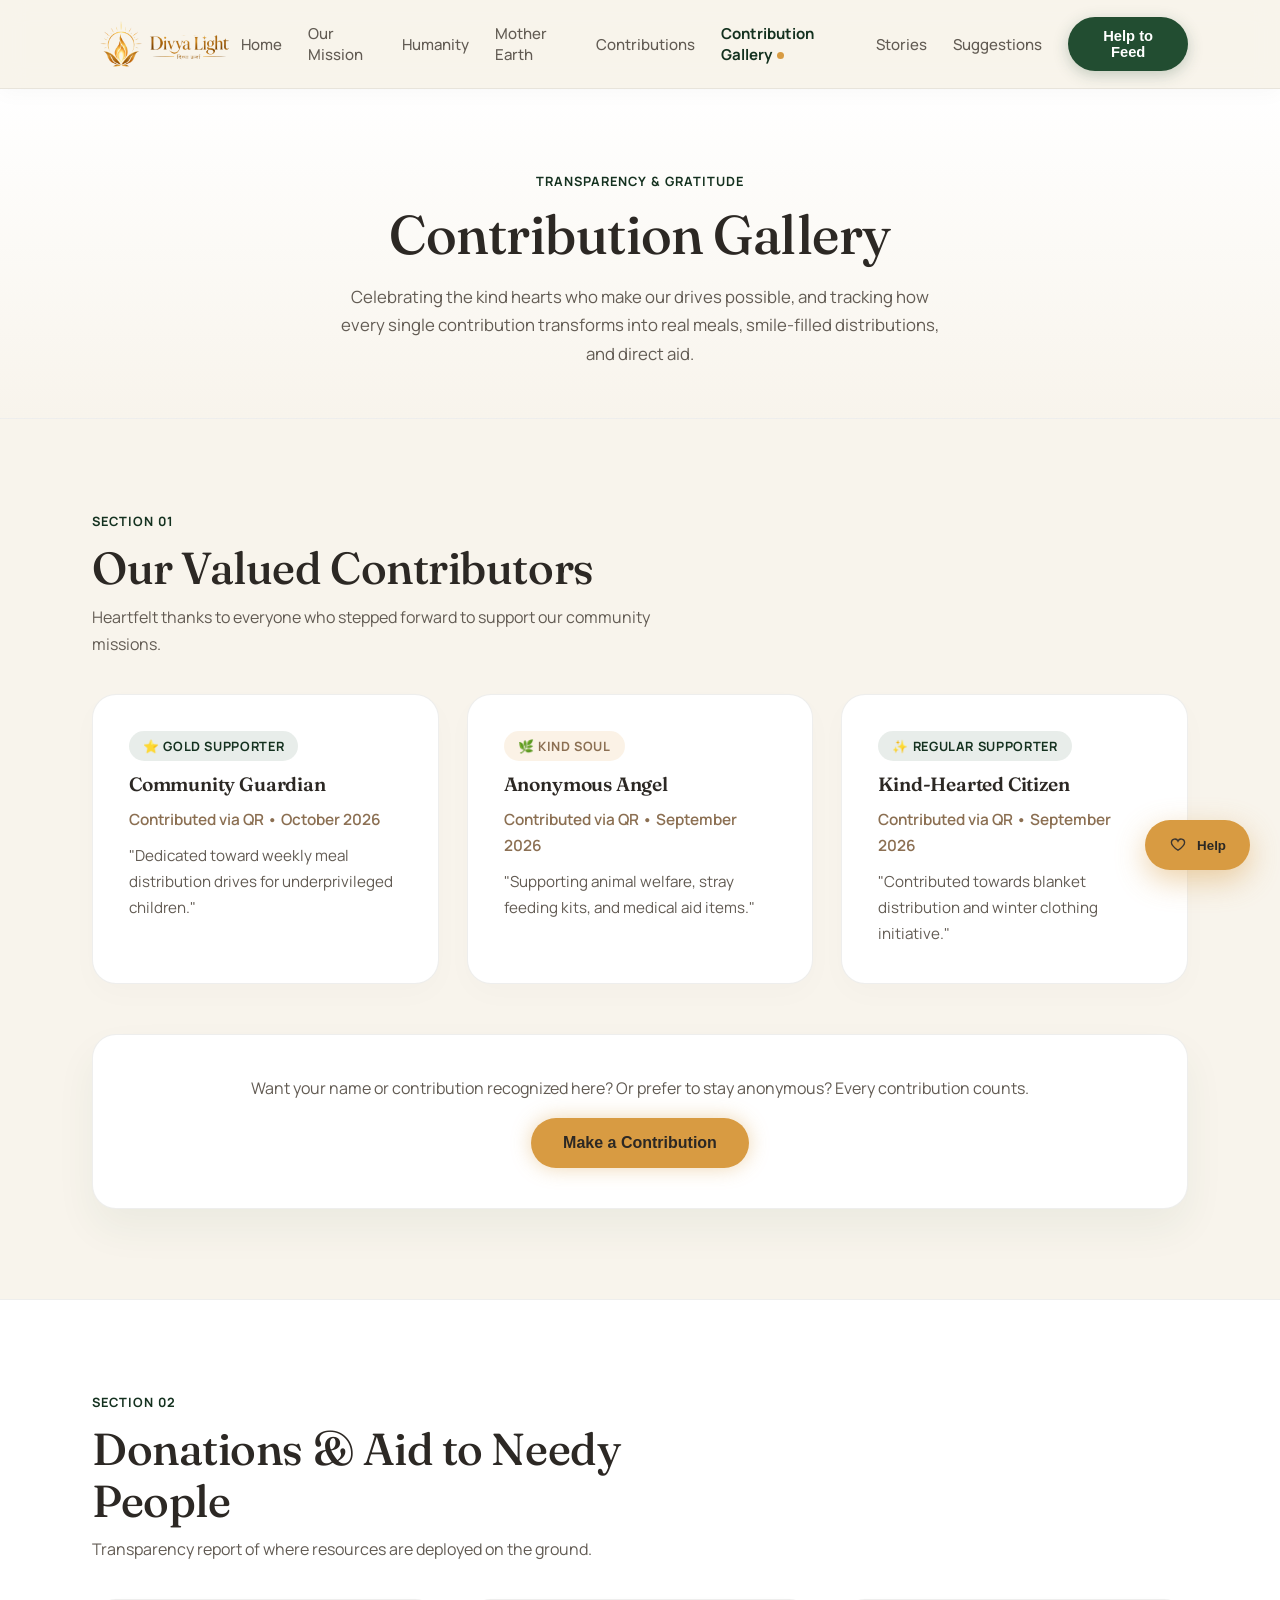
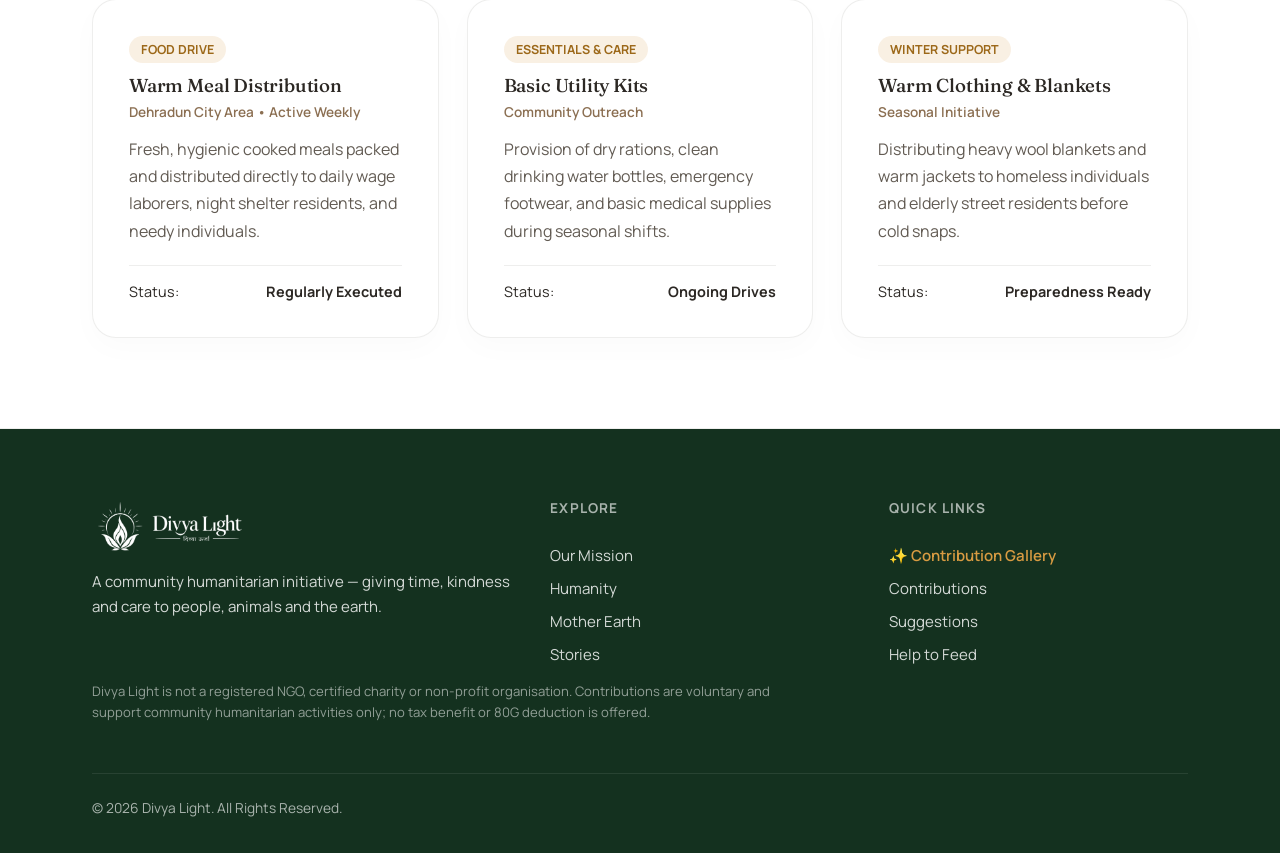
==== gallery.html @ a5f33282 "Add files via upload" ====
<!DOCTYPE html>
<html lang="en">
<head>
<meta charset="UTF-8">
<meta name="viewport" content="width=device-width, initial-scale=1, viewport-fit=cover">
<title>Contribution Gallery — Divya Light</title>
<meta name="description" content="Explore our Contributors and direct impact Donations to Needy People at Divya Light.">
<link rel="icon" type="image/png" href="fav.png">
<link rel="preconnect" href="https://fonts.googleapis.com">
<link rel="preconnect" href="https://fonts.gstatic.com" crossorigin>
<link href="https://fonts.googleapis.com/css2?family=Fraunces:opsz,wght@9..144,400;9..144,500;9..144,600;9..144,700&family=Manrope:wght@400;500;600;700;800&display=swap" rel="stylesheet">
<link rel="stylesheet" href="style.css">
</head>
<body>

<!-- HEADER -->
<header>
  <nav class="nav">
    <a href="index.html" class="logo"><img src="logod.png" alt="Divya Light Logo"></a>
    <div class="nav-links">
      <a href="index.html#home">Home</a>
      <a href="index.html#mission">Our Mission</a>
      <a href="index.html#humanity">Humanity</a>
      <a href="index.html#earth">Mother Earth</a>
      <a href="index.html#contribute">Contributions</a>
      <a href="gallery.html" class="nav-highlight active-page">Contribution Gallery <span class="pulse-dot"></span></a>
      <a href="index.html#stories">Stories</a>
      <a href="index.html#suggestions">Suggestions</a>
      <button class="help-btn" onclick="openModal()">Help to Feed</button>
    </div>
    <button class="hamburger" id="hamburger" aria-label="Open menu" aria-expanded="false">
      <span></span><span></span><span></span>
    </button>
  </nav>
  <div class="mobile-menu" id="mobileMenu">
    <a href="index.html#home">Home</a>
    <a href="index.html#mission">Our Mission</a>
    <a href="index.html#humanity">Humanity</a>
    <a href="index.html#earth">Mother Earth</a>
    <a href="index.html#contribute">Contributions</a>
    <a href="gallery.html" style="color:var(--gold);font-weight:700;">✨ Contribution Gallery</a>
    <a href="index.html#stories">Stories</a>
    <a href="index.html#suggestions">Suggestions</a>
    <button class="help-btn" style="margin-top:14px;width:100%" onclick="openModal()">Help to Feed</button>
  </div>
</header>

<!-- GALLERY PAGE HERO -->
<section class="gallery-hero">
  <div class="wrap" style="text-align: center;">
    <span class="eyebrow">Transparency & Gratitude</span>
    <h1 style="font-size: clamp(2.2rem, 4.5vw, 3.4rem); margin-bottom: 16px;">Contribution Gallery</h1>
    <p style="max-width: 600px; margin: 0 auto; font-size: 1.05rem;">Celebrating the kind hearts who make our drives possible, and tracking how every single contribution transforms into real meals, smile-filled distributions, and direct aid.</p>
  </div>
</section>

<!-- SECTION 1: CONTRIBUTORS -->
<section class="gallery-section">
  <div class="wrap">
    <div class="section-head" style="margin-bottom: 36px;">
      <span class="eyebrow">Section 01</span>
      <h2>Our Valued Contributors</h2>
      <p style="margin-top: 10px;">Heartfelt thanks to everyone who stepped forward to support our community missions.</p>
    </div>
    
    <div class="grid">
      <div class="card fade-up">
        <div class="contributor-badge">⭐ Gold Supporter</div>
        <h3 style="margin-top: 12px;">Community Guardian</h3>
        <p class="contrib-date">Contributed via QR • October 2026</p>
        <p style="margin-top: 10px; font-size: 0.95rem;">"Dedicated toward weekly meal distribution drives for underprivileged children."</p>
      </div>

      <div class="card fade-up">
        <div class="contributor-badge" style="background: rgba(227,168,87,0.15); color: var(--earth);">🌿 Kind Soul</div>
        <h3 style="margin-top: 12px;">Anonymous Angel</h3>
        <p class="contrib-date">Contributed via QR • September 2026</p>
        <p style="margin-top: 10px; font-size: 0.95rem;">"Supporting animal welfare, stray feeding kits, and medical aid items."</p>
      </div>

      <div class="card fade-up">
        <div class="contributor-badge">✨ Regular Supporter</div>
        <h3 style="margin-top: 12px;">Kind-Hearted Citizen</h3>
        <p class="contrib-date">Contributed via QR • September 2026</p>
        <p style="margin-top: 10px; font-size: 0.95rem;">"Contributed towards blanket distribution and winter clothing initiative."</p>
      </div>
    </div>
    
    <div class="gallery-cta-box fade-up">
      <p>Want your name or contribution recognized here? Or prefer to stay anonymous? Every contribution counts.</p>
      <button class="cta-glow" onclick="openModal()" style="margin-top: 16px;">Make a Contribution</button>
    </div>
  </div>
</section>

<!-- SECTION 2: DONATIONS TO NEEDY PEOPLE -->
<section class="gallery-section alt-bg">
  <div class="wrap">
    <div class="section-head" style="margin-bottom: 36px;">
      <span class="eyebrow">Section 02</span>
      <h2>Donations & Aid to Needy People</h2>
      <p style="margin-top: 10px;">Transparency report of where resources are deployed on the ground.</p>
    </div>

    <div class="grid">
      <div class="impact-card fade-up">
        <div class="impact-tag">Food Drive</div>
        <h3>Warm Meal Distribution</h3>
        <p class="contrib-date">Dehradun City Area • Active Weekly</p>
        <p style="margin-top: 12px;">Fresh, hygienic cooked meals packed and distributed directly to daily wage laborers, night shelter residents, and needy individuals.</p>
        <div class="impact-stat"><span>Status:</span> <strong>Regularly Executed</strong></div>
      </div>

      <div class="impact-card fade-up">
        <div class="impact-tag">Essentials & Care</div>
        <h3>Basic Utility Kits</h3>
        <p class="contrib-date">Community Outreach</p>
        <p style="margin-top: 12px;">Provision of dry rations, clean drinking water bottles, emergency footwear, and basic medical supplies during seasonal shifts.</p>
        <div class="impact-stat"><span>Status:</span> <strong>Ongoing Drives</strong></div>
      </div>

      <div class="impact-card fade-up">
        <div class="impact-tag">Winter Support</div>
        <h3>Warm Clothing & Blankets</h3>
        <p class="contrib-date">Seasonal Initiative</p>
        <p style="margin-top: 12px;">Distributing heavy wool blankets and warm jackets to homeless individuals and elderly street residents before cold snaps.</p>
        <div class="impact-stat"><span>Status:</span> <strong>Preparedness Ready</strong></div>
      </div>
    </div>
  </div>
</section>

<!-- FOOTER -->
<footer>
  <div class="wrap">
    <div class="foot-grid">
      <div>
        <div class="logo"><img src="logod1.png" alt="Divya Light Logo"></div>
        <p>A community humanitarian initiative — giving time, kindness and care to people, animals and the earth.</p>
      </div>
      <div class="flinks">
        <h4>Explore</h4>
        <a href="index.html#mission">Our Mission</a>
        <a href="index.html#humanity">Humanity</a>
        <a href="index.html#earth">Mother Earth</a>
        <a href="index.html#stories">Stories</a>
      </div>
      <div class="flinks">
        <h4>Quick Links</h4>
        <a href="gallery.html" style="color:var(--gold);font-weight:600;">✨ Contribution Gallery</a>
        <a href="index.html#contribute">Contributions</a>
        <a href="index.html#suggestions">Suggestions</a>
        <a href="#" onclick="openModal();return false;">Help to Feed</a>
      </div>
    </div>
    <p class="foot-disclaimer">Divya Light is not a registered NGO, certified charity or non-profit organisation. Contributions are voluntary and support community humanitarian activities only; no tax benefit or 80G deduction is offered.</p>
    <div class="foot-bottom"><span>© 2026 Divya Light. All Rights Reserved.</span></div>
  </div>
</footer>

<!-- FLOATING HELP & SCROLL TOP -->
<button class="floating-help" onclick="openModal()" aria-label="Help to Feed">
  <svg width="18" height="18" viewBox="0 0 24 24" fill="none" stroke="#3A3530" stroke-width="1.8"><path d="M20.8 8.6c0 4.4-8.8 10.4-8.8 10.4S3.2 13 3.2 8.6a4.6 4.6 0 0 1 8.8-1.8 4.6 4.6 0 0 1 8.8 1.8Z"/></svg>
  <span class="label">Help</span>
</button>
<button class="scroll-top" id="scrollTop" aria-label="Scroll to top">
  <svg width="18" height="18" viewBox="0 0 24 24" fill="none" stroke="#3A3530" stroke-width="1.8"><path d="M12 19V5M5 12l7-7 7 7"/></svg>
</button>

<!-- MODAL -->
<div class="modal-overlay" id="modalOverlay">
  <div class="modal">
    <button class="modal-close" onclick="closeModal()" aria-label="Close">&times;</button>
    <div class="qr-frame">
      <img src="QRjio.png" alt="Help to Feed QR Code">
    </div>
    <h3>Help to Feed</h3>
    <p>Scan this code to contribute. Divya Light is not a registered NGO — see the Contributions section for full details.</p>
  </div>
</div>

<script src="script.js"></script>
</body>
</html>
---- style.css ----
:root{
  --cream:#F8F4EC; 
  --paper:#FFFFFF; 
  --sage:#224D31; 
  --sage-dark:#14311F;
  --gold:#D89B42; 
  --earth:#8B6F52; 
  --ink:#2C2824; 
  --ink-soft:#625B53;
  --line:rgba(44,40,36,0.08);
  --shadow: 0 20px 40px rgba(34, 77, 49, 0.06);
  box-sizing:border-box;
}

*{box-sizing:border-box;margin:0;padding:0}
html{scroll-behavior:smooth;scroll-padding-top:100px}

html,body{
  background:var(--cream);
  color:var(--ink);
  font-family:'Manrope',sans-serif;
  width:100%;
  overflow-x: hidden;
}

body {
  padding-top: 89px; 
}

img,svg{max-width:100%;display:block}
h1,h2,h3{font-family:'Fraunces',serif;font-weight:500;line-height:1.15;letter-spacing:-0.01em}
p{color:var(--ink-soft);line-height:1.7}
a{color:inherit;text-decoration:none}
.wrap{max-width:1160px;margin:0 auto;padding:0 32px}
section{padding:120px 0}
@media(max-width:640px){section{padding:75px 0}}

/* PERFECT FIXED HEADER */
header{
  position: fixed;
  top: 0;
  left: 0;
  width: 100%;
  z-index: 1000;
  background: rgba(248, 244, 236, 0.9);
  backdrop-filter: blur(12px);
  -webkit-backdrop-filter: blur(12px);
  border-bottom: 1px solid var(--line);
  box-shadow: 0 4px 20px rgba(0, 0, 0, 0.03);
}

.nav{display:flex;align-items:center;justify-content:space-between;padding:16px 32px;max-width:1160px;margin:0 auto}
.logo{display:flex;align-items:center;gap:8px}
.logo img{height:56px;width:auto;object-fit:contain;transition:transform .3s}
.logo:hover img{transform:scale(1.03)}

.nav-links{display:flex;gap:26px;align-items:center}
.nav-links a{font-size:0.94rem;font-weight:500;color:var(--ink-soft);transition:color .25s}
.nav-links a:hover{color:var(--sage-dark)}

/* Glowing Gallery Highlight in Nav */
.nav-highlight {
  position: relative;
  color: var(--sage-dark) !important;
  font-weight: 700 !important;
}
.pulse-dot {
  display: inline-block;
  width: 7px;
  height: 7px;
  background: var(--gold);
  border-radius: 50%;
  box-shadow: 0 0 0 0 rgba(216, 155, 66, 0.7);
  animation: pulse-dot-anim 1.8s infinite;
  margin-left: 2px;
  vertical-align: middle;
}
@keyframes pulse-dot-anim {
  0% { transform: scale(0.95); box-shadow: 0 0 0 0 rgba(216, 155, 66, 0.7); }
  70% { transform: scale(1); box-shadow: 0 0 0 8px rgba(216, 155, 66, 0); }
  100% { transform: scale(0.95); box-shadow: 0 0 0 0 rgba(216, 155, 66, 0); }
}

.help-btn{background:var(--sage);color:#fff;padding:11px 24px;border-radius:100px;font-weight:600;font-size:.92rem;border:none;cursor:pointer;box-shadow:0 4px 15px rgba(34,77,49,0.25);transition:all .3s ease}
.help-btn:hover{background:var(--sage-dark);box-shadow:0 6px 22px rgba(34,77,49,0.4);transform:translateY(-2px)}

.hamburger{display:none;flex-direction:column;gap:5px;background:none;border:none;cursor:pointer;padding:6px}
.hamburger span{width:24px;height:2px;background:var(--ink);border-radius:2px}
.mobile-menu{display:none;flex-direction:column;gap:4px;background:var(--paper);border-top:1px solid var(--line);padding:16px 32px 24px;box-shadow:0 10px 30px rgba(0,0,0,0.05)}
.mobile-menu a{padding:12px 0;border-bottom:1px solid var(--line);color:var(--ink);font-weight:500}
.mobile-menu.open{display:flex}
@media(max-width:940px){.nav-links{display:none}.hamburger{display:flex}}

/* marquee */
.marquee{background:var(--sage-dark);color:#fff;overflow:hidden;padding:14px 0;white-space:nowrap;box-shadow: inset 0 2px 6px rgba(0,0,0,0.1)}
.marquee-track{display:inline-flex;gap:60px;animation:scroll 32s linear infinite}
.marquee span{font-family:'Fraunces',serif;font-size:1rem;opacity:.95}
.marquee span::after{content:"✦";margin-left:60px;color:var(--gold)}
@keyframes scroll{from{transform:translateX(0)}to{transform:translateX(-50%)}}

/* hero slider */
.hero{position:relative;overflow:hidden;padding-top:0;padding-bottom:0}
.eyebrow{color:var(--sage-dark);font-weight:700;font-size:.8rem;text-transform:uppercase;letter-spacing:.08em;margin-bottom:14px;display:inline-block}

/* ULTIMATE GLOWING BUTTON ANIMATION */
.cta-glow{
  background:var(--gold);
  color:#2C2824;
  padding:16px 32px;
  border-radius:100px;
  font-weight:700;
  border:none;
  cursor:pointer;
  font-size:1rem;
  box-shadow: 0 0 20px rgba(216, 155, 66, 0.4);
  animation: superGlow 3s infinite ease-in-out;
  transition: transform .25s, box-shadow .3s;
  display: inline-flex;
  align-items: center;
  justify-content: center;
  text-decoration: none;
}
.cta-glow:hover{
  transform: translateY(-3px);
  box-shadow: 0 0 35px rgba(216, 155, 66, 0.7);
}

@keyframes superGlow {
  0%, 100% { box-shadow: 0 0 15px rgba(216, 155, 66, 0.4), inset 0 0 10px rgba(255,255,255,0.3); }
  50% { box-shadow: 0 0 32px rgba(216, 155, 66, 0.75), inset 0 0 15px rgba(255,255,255,0.5); }
}

.cta-glow-pulse {
  background: rgba(255, 255, 255, 0.15);
  backdrop-filter: blur(10px);
  border: 1.5px solid var(--gold);
  color: #fff;
  padding: 16px 28px;
  border-radius: 100px;
  font-weight: 700;
  cursor: pointer;
  font-size: 1rem;
  box-shadow: 0 0 20px rgba(216, 155, 66, 0.3);
  animation: superGlow 3s infinite ease-in-out;
  transition: all .3s;
  display: inline-flex;
  align-items: center;
  text-decoration: none;
}
.cta-glow-pulse:hover {
  background: var(--gold);
  color: #2C2824;
  transform: translateY(-3px);
}

.cta-outline{padding:16px 28px;border:1.5px solid rgba(255,255,255,.6);border-radius:100px;font-weight:600;color:#fff;transition:all .3s}
.cta-outline:hover{background:rgba(255,255,255,0.1);border-color:#fff;transform:translateY(-2px)}

.hero-slider{position:relative;height:680px}
@media(max-width:760px){.hero-slider{height:580px}}
@media(max-width:480px){.hero-slider{height:650px}}

.hero-slide{position:absolute;inset:0;opacity:0;visibility:hidden;transition:opacity 1.2s ease;display:flex;align-items:center}
.hero-slide.active{opacity:1;visibility:visible;z-index:1}

.banner-img{position:absolute;inset:0;width:100%;height:100%;object-fit:cover;z-index:0;transform:scale(1.02);transition:transform 6s ease}
.hero-slide.active .banner-img{transform:scale(1)}
.desktop-banner{display:block}
.mobile-banner{display:none}
@media(max-width:768px){
  .desktop-banner{display:none}
  .mobile-banner{display:block}
}

.hero-slide::before{content:"";position:absolute;inset:0;background:linear-gradient(90deg, rgba(20,25,20,0.7) 0%, rgba(20,25,20,0.4) 60%, rgba(20,25,20,0.2) 100%);z-index:1}
.hero-content{position:relative;z-index:2;color:#fff;max-width:640px}
.hero-content .eyebrow{color:#F3E3C5}
.hero-content h1{color:#fff;font-size:clamp(2.4rem, 5vw, 3.8rem);text-shadow: 0 4px 20px rgba(0,0,0,0.2)}
.hero-content p{color:rgba(255,255,255,.92);margin-top:18px;max-width:520px;font-size:1.05rem}
.hero-actions{margin-top:34px;display:flex;gap:16px;flex-wrap:wrap;align-items:center}
.hero-art{position:absolute;right:-20px;top:50%;transform:translateY(-50%);width:360px;opacity:.8;z-index:2}
@media(max-width:1020px){.hero-art{display:none}}

.slider-dots{position:absolute;bottom:30px;left:50%;transform:translateX(-50%);display:flex;gap:10px;z-index:3}
.slider-dots button{width:10px;height:10px;border-radius:50%;background:rgba(255,255,255,.4);border:none;cursor:pointer;transition:all .3s;padding:0}
.slider-dots button.active{background:#fff;width:30px;border-radius:6px;box-shadow: 0 0 10px rgba(255,255,255,0.6)}

.slider-arrow{position:absolute;top:50%;transform:translateY(-50%);z-index:3;width:48px;height:48px;border-radius:50%;background:rgba(255,255,255,.15);backdrop-filter:blur(8px);border:1px solid rgba(255,255,255,.35);display:flex;align-items:center;justify-content:center;cursor:pointer;transition:background .3s, transform .2s}
.slider-arrow:hover{background:rgba(255,255,255,0.3);transform:translateY(-50%) scale(1.05)}
.slider-arrow.prev{left:24px}.slider-arrow.next{right:24px}
@media(max-width:640px){.slider-arrow{display:none}}

/* section headings */
.section-head{max-width:600px;margin-bottom:60px}
.section-head .eyebrow{margin-bottom:12px}
.section-head h2{font-size:clamp(2rem, 3.8vw, 2.8rem)}
.alt-bg{background:var(--paper);border-top:1px solid var(--line);border-bottom:1px solid var(--line)}

/* cards / grid */
.grid{display:grid;grid-template-columns:repeat(3,1fr);gap:28px}
@media(max-width:900px){.grid{grid-template-columns:repeat(2,1fr)}}
@media(max-width:600px){.grid{grid-template-columns:1fr}}

.card{
  background:var(--paper);
  border:1px solid var(--line);
  border-radius:24px;
  padding:36px;
  transition:all .35s cubic-bezier(0.165, 0.84, 0.44, 1);
  box-shadow: 0 10px 30px rgba(0,0,0,0.02);
  position: relative;
  overflow: hidden;
}
.card::after{
  content:'';
  position: absolute;
  inset: 0;
  border-radius: 24px;
  border: 1px solid var(--sage);
  opacity: 0;
  transition: opacity .35s;
  pointer-events: none;
}
.card:hover{transform:translateY(-6px);box-shadow: var(--shadow)}
.card:hover::after{opacity: 0.15}

.card .icon{width:48px;height:48px;border-radius:14px;background:rgba(34,77,49,0.08);display:flex;align-items:center;justify-content:center;margin-bottom:20px;transition:background .3s}
.card:hover .icon{background:rgba(34,77,49,0.15)}
.card h3{font-size:1.2rem;margin-bottom:12px;font-weight:600}
.card p{font-size:.96rem}
.card-click{cursor:pointer;text-align:left;font:inherit;color:inherit}
.card-click .card-more{display:inline-block;margin-top:16px;font-size:.88rem;font-weight:700;color:var(--sage-dark)}
.card-click:hover .card-more{text-decoration:underline}

.fade-up{opacity:0;transform:translateY(30px);transition:opacity .8s cubic-bezier(0.165, 0.84, 0.44, 1),transform .8s cubic-bezier(0.165, 0.84, 0.44, 1)}
.fade-up.in{opacity:1;transform:translateY(0)}

/* mission split */
.split{display:grid;grid-template-columns:1fr 1fr;gap:64px;align-items:center}
@media(max-width:860px){.split{grid-template-columns:1fr;gap:40px}}
.mission-img{width:100%;aspect-ratio:4/3;border-radius:28px;object-fit:cover;display:block;box-shadow: 0 20px 40px rgba(0,0,0,0.08)}

/* contribution */
.contrib-box{background:var(--paper);border:1px solid var(--line);border-radius:28px;padding:52px;display:grid;grid-template-columns:240px 1fr;gap:48px;align-items:center;box-shadow: var(--shadow)}
@media(max-width:760px){.contrib-box{grid-template-columns:1fr;text-align:center}}
.qr-frame{width:220px;height:220px;background:#fff;border:1px solid var(--line);border-radius:20px;display:flex;align-items:center;justify-content:center;margin:0 auto;overflow:hidden;padding:14px;box-shadow: 0 8px 24px rgba(0,0,0,0.04)}
.qr-frame img{width:100%;height:100%;object-fit:contain}
.disclaimer{background:rgba(139,111,82,0.06);border-left:3px solid var(--earth);padding:24px 28px;border-radius:12px;font-size:.94rem;color:var(--ink-soft);margin-top:36px}
.transparency{margin-top:36px;display:flex;gap:18px;align-items:flex-start}
.transparency .icon{width:36px;height:36px;flex:none;border-radius:10px;background:rgba(216,155,66,.15);display:flex;align-items:center;justify-content:center}

/* stories */
.story-card{background:var(--paper);border:1px dashed rgba(44,40,36,0.2);border-radius:24px;padding:38px;min-height:220px;display:flex;flex-direction:column;justify-content:space-between}
.story-card .quote-mark{font-family:'Fraunces',serif;font-size:2.6rem;color:var(--gold);line-height:1}
.story-card .who{margin-top:20px;font-weight:700;font-size:.92rem;color:var(--ink)}

/* suggestions */
.suggestion-box{background:linear-gradient(135deg,rgba(34,77,49,0.08),rgba(216,155,66,0.1));border-radius:28px;padding:60px;text-align:left;border:1px solid rgba(34,77,49,0.1)}
.suggestion-box h2{font-size:clamp(1.9rem, 3.2vw, 2.4rem);max-width:580px}
.form-btn{margin-top:28px;display:inline-block;background:var(--sage);color:#fff;padding:16px 30px;border-radius:100px;font-weight:700;transition:all .3s;box-shadow: 0 6px 20px rgba(34,77,49,0.25)}
.form-btn:hover{background:var(--sage-dark);transform:translateY(-2px);box-shadow: 0 8px 25px rgba(34,77,49,0.35)}

/* GALLERY SPECIFIC STYLES */
.gallery-hero {
  background: linear-gradient(180deg, var(--paper) 0%, var(--cream) 100%);
  padding: 80px 0 50px;
  border-bottom: 1px solid var(--line);
}
.gallery-section {
  padding: 90px 0;
}
.contributor-badge {
  display: inline-block;
  background: rgba(34,77,49,0.1);
  color: var(--sage-dark);
  padding: 6px 14px;
  border-radius: 20px;
  font-size: 0.8rem;
  font-weight: 700;
  text-transform: uppercase;
  letter-spacing: .05em;
}
.contrib-date {
  font-size: 0.85rem;
  color: var(--earth);
  font-weight: 600;
  margin-top: 4px;
}
.gallery-cta-box {
  margin-top: 50px;
  background: var(--paper);
  border: 1px solid var(--line);
  border-radius: 24px;
  padding: 40px;
  text-align: center;
  box-shadow: var(--shadow);
}
.impact-card {
  background: var(--paper);
  border: 1px solid var(--line);
  border-radius: 24px;
  padding: 36px;
  position: relative;
  box-shadow: 0 10px 30px rgba(0,0,0,0.02);
  transition: transform .3s;
}
.impact-card:hover { transform: translateY(-5px); }
.impact-tag {
  display: inline-block;
  background: rgba(216,155,66,0.15);
  color: #9c6819;
  padding: 5px 12px;
  border-radius: 20px;
  font-size: 0.78rem;
  font-weight: 700;
  margin-bottom: 12px;
  text-transform: uppercase;
}
.impact-stat {
  margin-top: 20px;
  padding-top: 16px;
  border-top: 1px solid var(--line);
  font-size: 0.9rem;
  display: flex;
  justify-content: space-between;
  align-items: center;
}

/* footer */
footer{background:var(--sage-dark);color:rgba(255,255,255,.9);padding:70px 0 36px}
.foot-grid{display:grid;grid-template-columns:1.4fr 1fr 1fr;gap:40px}
@media(max-width:760px){.foot-grid{grid-template-columns:1fr}}
footer h4{font-size:.85rem;text-transform:uppercase;letter-spacing:.08em;opacity:.7;margin-bottom:16px;font-family:'Manrope',sans-serif;font-weight:700}
footer a,footer p{color:rgba(255,255,255,.82);font-size:.94rem;transition:color .2s}
footer a:hover{color:#fff}
footer .flinks{display:flex;flex-direction:column;gap:12px}
footer .logo img{height:56px;width:auto;margin-bottom:14px;object-fit:contain}

.foot-bottom{border-top:1px solid rgba(255,255,255,.12);margin-top:50px;padding-top:24px;display:flex;justify-content:space-between;flex-wrap:wrap;gap:10px;font-size:.86rem;opacity:.7}
.foot-disclaimer{font-size:.82rem;opacity:.65;max-width:680px;margin-top:16px;line-height:1.6}

/* floating help + scroll top */
.floating-help{
  position:fixed;
  bottom:30px;
  right:30px;
  z-index:90;
  background:var(--gold);
  color:#2C2824;
  padding:16px 24px;
  border-radius:100px;
  display:flex;
  align-items:center;
  gap:10px;
  font-weight:700;
  border:none;
  cursor:pointer;
  box-shadow:0 10px 30px rgba(216,155,66,.45);
  animation: pulse-help 3s ease-in-out infinite;
  transition: transform .25s;
}
.floating-help:hover { transform: scale(1.05); }
@keyframes pulse-help{0%,100%{box-shadow:0 10px 30px rgba(216,155,66,.45)}50%{box-shadow:0 10px 35px rgba(216,155,66,.75)}}

.scroll-top{
  position:fixed;
  bottom:30px;
  right:175px;
  z-index:90;
  width:48px;
  height:48px;
  border-radius:50%;
  background:var(--paper);
  border:1px solid var(--line);
  display:flex;
  align-items:center;
  justify-content:center;
  cursor:pointer;
  opacity:0;
  pointer-events:none;
  transition:all .3s;
  box-shadow: 0 4px 15px rgba(0,0,0,0.05);
}
.scroll-top.show{opacity:1;pointer-events:auto}
.scroll-top:hover{transform:translateY(-3px);background:var(--cream)}
@media(max-width:560px){.scroll-top{right:auto;left:30px;bottom:100px}.floating-help span.label{display:none}.floating-help{padding:16px}}

/* modal */
.modal-overlay{position:fixed;inset:0;background:rgba(44,40,36,0.5);backdrop-filter:blur(6px);-webkit-backdrop-filter:blur(6px);display:flex;align-items:center;justify-content:center;z-index:200;opacity:0;pointer-events:none;transition:opacity .3s}
.modal-overlay.open{opacity:1;pointer-events:auto}
.modal{background:var(--paper);border-radius:26px;max-width:440px;width:92%;padding:42px;text-align:center;transform:scale(.92);transition:transform .35s cubic-bezier(0.165, 0.84, 0.44, 1);position:relative;box-shadow: 0 25px 50px rgba(0,0,0,0.15)}
.modal-overlay.open .modal{transform:scale(1)}
.modal .qr-frame{margin-bottom:22px}
.modal h3{font-size:1.35rem;margin-bottom:10px}
.modal p{font-size:.94rem}
.modal-close{position:absolute;top:18px;right:22px;background:none;border:none;font-size:1.5rem;cursor:pointer;color:var(--ink-soft);transition:color .2s}
.modal-close:hover{color:var(--ink)}
.modal.detail{max-width:520px;text-align:left}
.modal.detail .icon{width:48px;height:48px;border-radius:14px;background:rgba(34,77,49,0.1);display:flex;align-items:center;justify-content:center;margin-bottom:20px}

:focus-visible{outline:2px solid var(--sage-dark);outline-offset:2px}
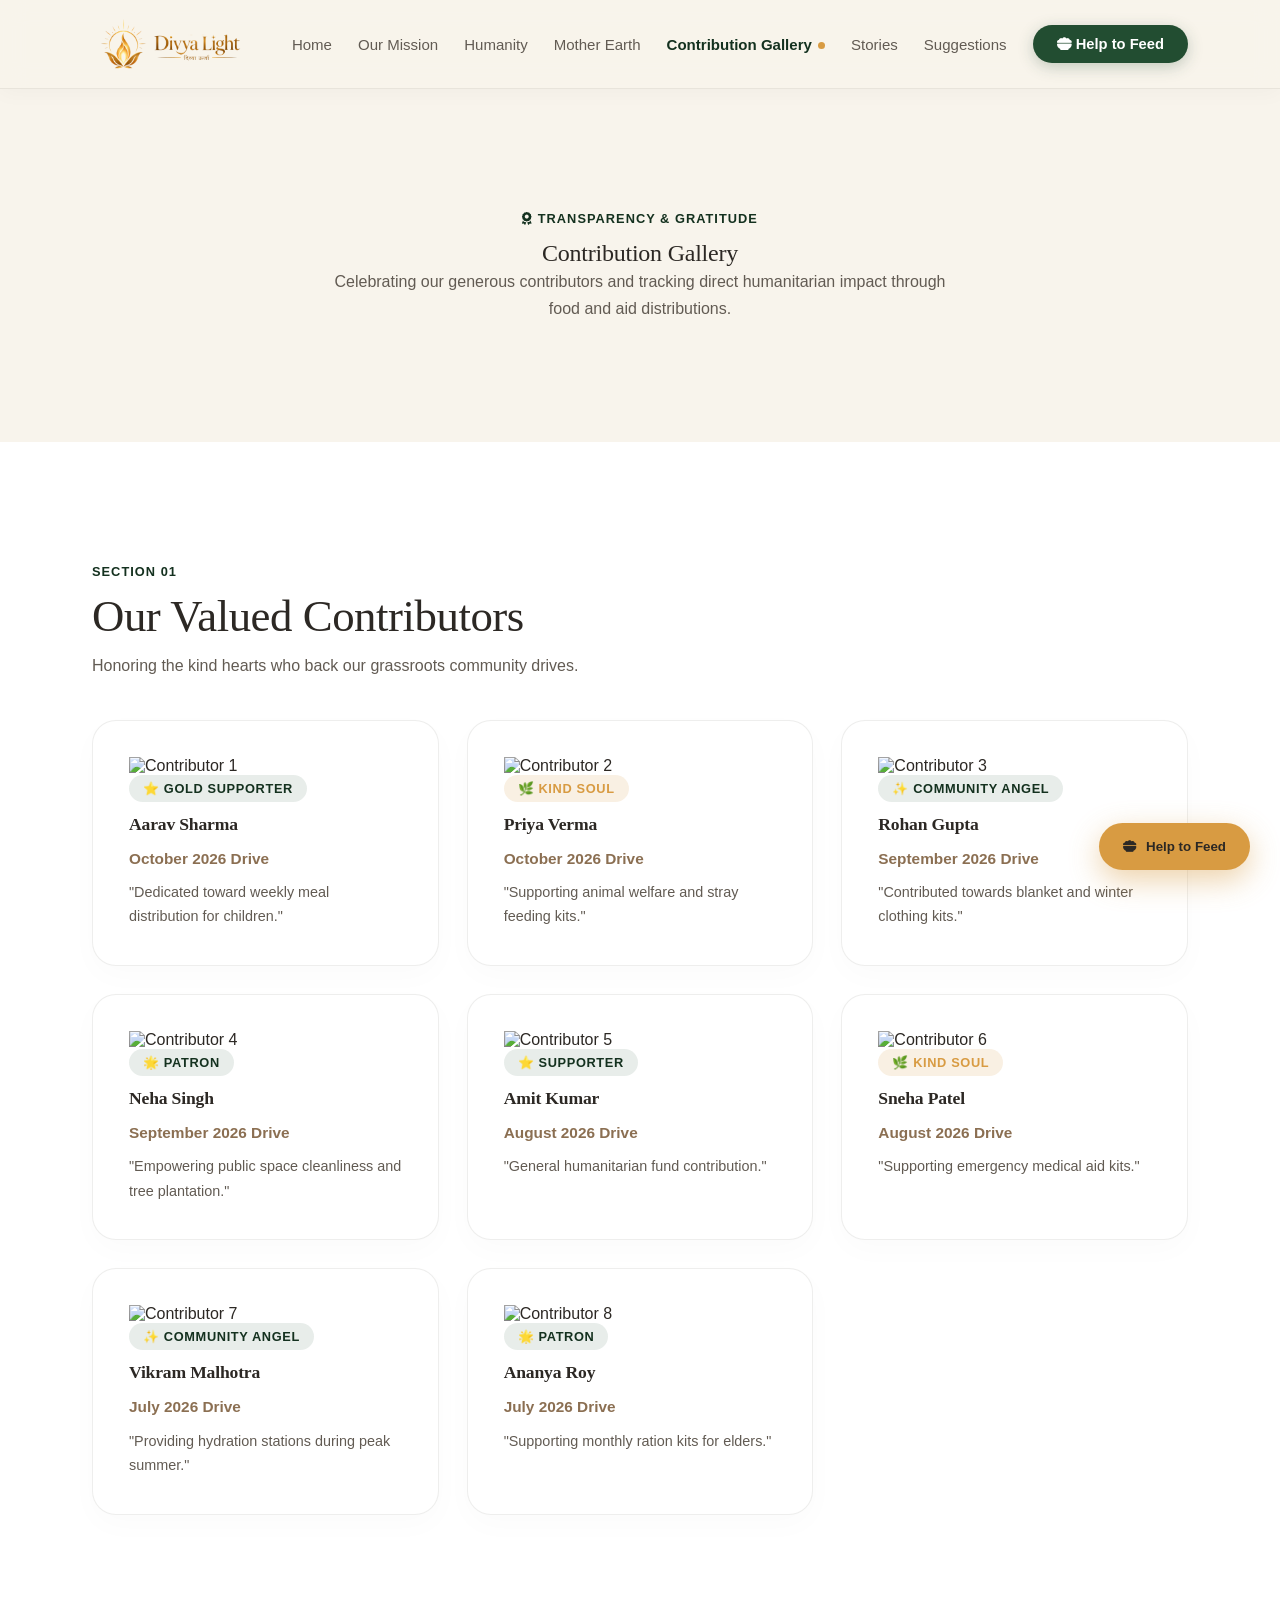
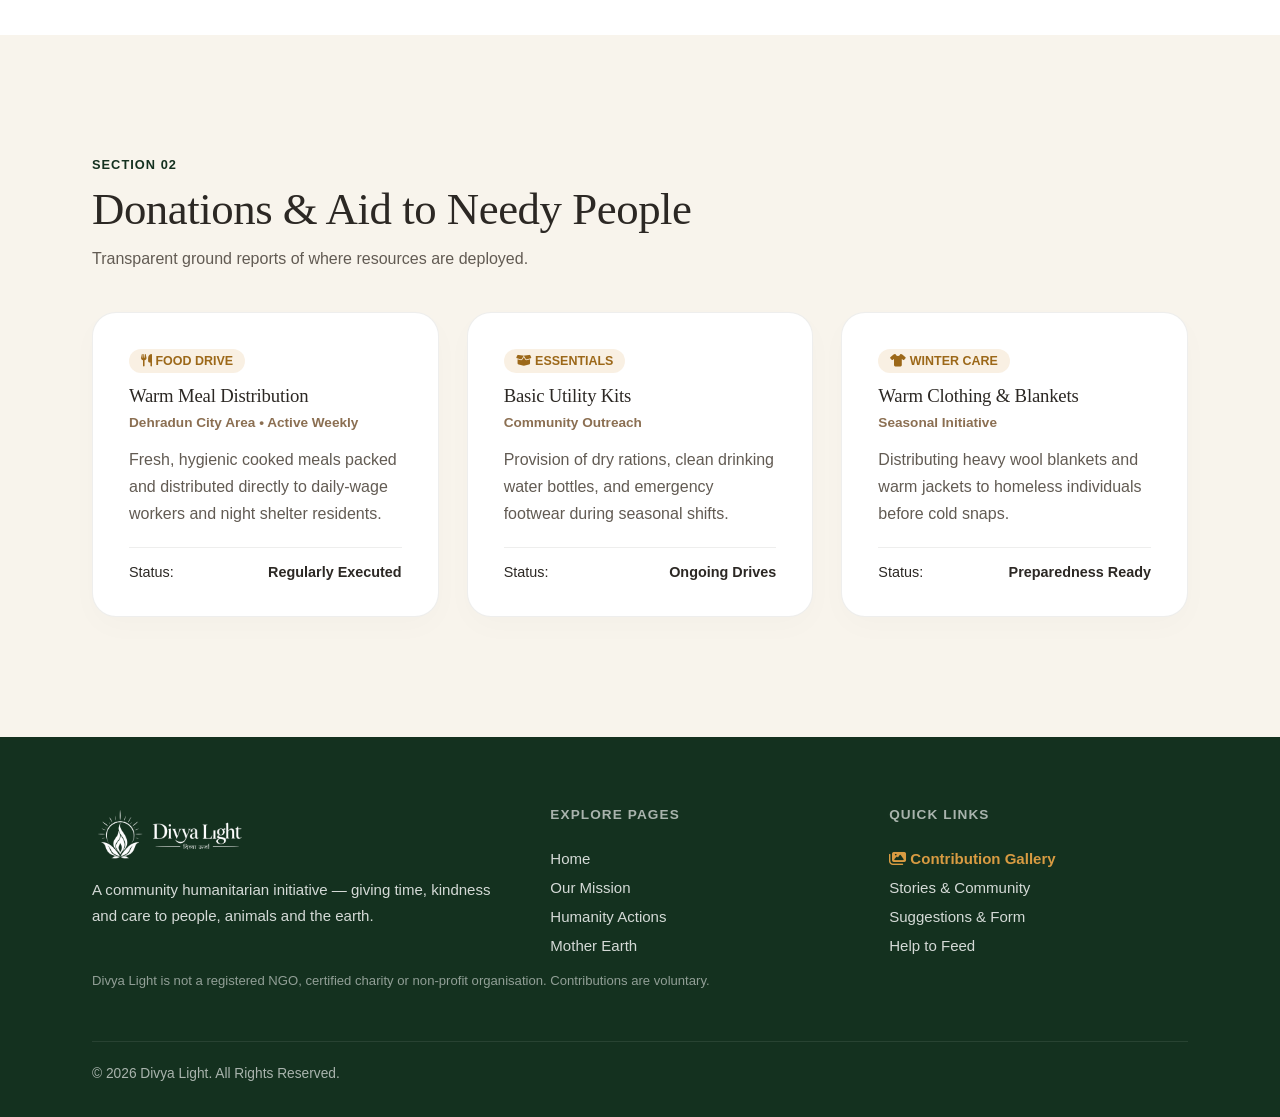
==== commit 4b0c3f86: "Update gallery.html" ====
--- a/gallery.html
+++ b/gallery.html
@@ -4,133 +4,169 @@
 <meta charset="UTF-8">
 <meta name="viewport" content="width=device-width, initial-scale=1, viewport-fit=cover">
 <title>Contribution Gallery — Divya Light</title>
-<meta name="description" content="Explore our Contributors and direct impact Donations to Needy People at Divya Light.">
 <link rel="icon" type="image/png" href="fav.png">
 <link rel="preconnect" href="https://fonts.googleapis.com">
 <link rel="preconnect" href="https://fonts.gstatic.com" crossorigin>
-<link href="https://fonts.googleapis.com/css2?family=Fraunces:opsz,wght@9..144,400;9..144,500;9..144,600;9..144,700&family=Manrope:wght@400;500;600;700;800&display=swap" rel="stylesheet">
+<link href="https://fonts.googleapis.com/css2?family=Plus+Jakarta+Sans:wght@400;500;600;700;800&family=Playfair+Display:ital,wght@0,500;0,600;0,700;1,400&display=swap" rel="stylesheet">
+<link rel="stylesheet" href="https://cdnjs.cloudflare.com/ajax/libs/font-awesome/6.4.0/css/all.min.css">
 <link rel="stylesheet" href="style.css">
 </head>
 <body>
 
-<!-- HEADER -->
 <header>
   <nav class="nav">
     <a href="index.html" class="logo"><img src="logod.png" alt="Divya Light Logo"></a>
     <div class="nav-links">
-      <a href="index.html#home">Home</a>
-      <a href="index.html#mission">Our Mission</a>
-      <a href="index.html#humanity">Humanity</a>
-      <a href="index.html#earth">Mother Earth</a>
-      <a href="index.html#contribute">Contributions</a>
+      <a href="index.html">Home</a>
+      <a href="mission.html">Our Mission</a>
+      <a href="humanity.html">Humanity</a>
+      <a href="earth.html">Mother Earth</a>
       <a href="gallery.html" class="nav-highlight active-page">Contribution Gallery <span class="pulse-dot"></span></a>
-      <a href="index.html#stories">Stories</a>
-      <a href="index.html#suggestions">Suggestions</a>
-      <button class="help-btn" onclick="openModal()">Help to Feed</button>
-    </div>
-    <button class="hamburger" id="hamburger" aria-label="Open menu" aria-expanded="false">
-      <span></span><span></span><span></span>
-    </button>
+      <a href="stories.html">Stories</a>
+      <a href="suggestions.html">Suggestions</a>
+      <button class="help-btn" onclick="openModal()"><i class="fa-solid fa-bowl-food"></i> Help to Feed</button>
+    </div>
+    <button class="hamburger" id="hamburger"><span></span><span></span><span></span></button>
   </nav>
   <div class="mobile-menu" id="mobileMenu">
-    <a href="index.html#home">Home</a>
-    <a href="index.html#mission">Our Mission</a>
-    <a href="index.html#humanity">Humanity</a>
-    <a href="index.html#earth">Mother Earth</a>
-    <a href="index.html#contribute">Contributions</a>
+    <a href="index.html">Home</a>
     <a href="gallery.html" style="color:var(--gold);font-weight:700;">✨ Contribution Gallery</a>
-    <a href="index.html#stories">Stories</a>
-    <a href="index.html#suggestions">Suggestions</a>
     <button class="help-btn" style="margin-top:14px;width:100%" onclick="openModal()">Help to Feed</button>
   </div>
 </header>
 
-<!-- GALLERY PAGE HERO -->
-<section class="gallery-hero">
-  <div class="wrap" style="text-align: center;">
-    <span class="eyebrow">Transparency & Gratitude</span>
-    <h1 style="font-size: clamp(2.2rem, 4.5vw, 3.4rem); margin-bottom: 16px;">Contribution Gallery</h1>
-    <p style="max-width: 600px; margin: 0 auto; font-size: 1.05rem;">Celebrating the kind hearts who make our drives possible, and tracking how every single contribution transforms into real meals, smile-filled distributions, and direct aid.</p>
+<section class="page-hero">
+  <div class="wrap" style="text-align:center;">
+    <span class="eyebrow"><i class="fa-solid fa-award"></i> Transparency & Gratitude</span>
+    <h1>Contribution Gallery</h1>
+    <p style="max-width:620px;margin:0 auto">Celebrating our generous contributors and tracking direct humanitarian impact through food and aid distributions.</p>
   </div>
 </section>
 
-<!-- SECTION 1: CONTRIBUTORS -->
-<section class="gallery-section">
+<!-- SECTION 1: CONTRIBUTORS (8 Images: con.png to con7.png) -->
+<section style="background:var(--paper)">
   <div class="wrap">
-    <div class="section-head" style="margin-bottom: 36px;">
+    <div class="section-head" style="margin-bottom:40px">
       <span class="eyebrow">Section 01</span>
       <h2>Our Valued Contributors</h2>
-      <p style="margin-top: 10px;">Heartfelt thanks to everyone who stepped forward to support our community missions.</p>
+      <p style="margin-top:10px">Honoring the kind hearts who back our grassroots community drives.</p>
     </div>
     
-    <div class="grid">
-      <div class="card fade-up">
+    <div class="grid contrib-grid-8">
+      
+      <!-- Contributor 1 -->
+      <div class="card fade-up contrib-card-item">
+        <div class="contrib-img-wrap"><img src="con.png" alt="Contributor 1"></div>
         <div class="contributor-badge">⭐ Gold Supporter</div>
-        <h3 style="margin-top: 12px;">Community Guardian</h3>
-        <p class="contrib-date">Contributed via QR • October 2026</p>
-        <p style="margin-top: 10px; font-size: 0.95rem;">"Dedicated toward weekly meal distribution drives for underprivileged children."</p>
-      </div>
-
-      <div class="card fade-up">
-        <div class="contributor-badge" style="background: rgba(227,168,87,0.15); color: var(--earth);">🌿 Kind Soul</div>
-        <h3 style="margin-top: 12px;">Anonymous Angel</h3>
-        <p class="contrib-date">Contributed via QR • September 2026</p>
-        <p style="margin-top: 10px; font-size: 0.95rem;">"Supporting animal welfare, stray feeding kits, and medical aid items."</p>
-      </div>
-
-      <div class="card fade-up">
-        <div class="contributor-badge">✨ Regular Supporter</div>
-        <h3 style="margin-top: 12px;">Kind-Hearted Citizen</h3>
-        <p class="contrib-date">Contributed via QR • September 2026</p>
-        <p style="margin-top: 10px; font-size: 0.95rem;">"Contributed towards blanket distribution and winter clothing initiative."</p>
-      </div>
-    </div>
-    
-    <div class="gallery-cta-box fade-up">
-      <p>Want your name or contribution recognized here? Or prefer to stay anonymous? Every contribution counts.</p>
-      <button class="cta-glow" onclick="openModal()" style="margin-top: 16px;">Make a Contribution</button>
+        <h3 style="margin-top:12px;font-size:1.1rem">Aarav Sharma</h3>
+        <p class="contrib-date">October 2026 Drive</p>
+        <p style="margin-top:8px;font-size:0.9rem">"Dedicated toward weekly meal distribution for children."</p>
+      </div>
+
+      <!-- Contributor 2 -->
+      <div class="card fade-up contrib-card-item">
+        <div class="contrib-img-wrap"><img src="con1.png" alt="Contributor 2"></div>
+        <div class="contributor-badge" style="background:rgba(216,155,66,0.15);color:var(--gold)">🌿 Kind Soul</div>
+        <h3 style="margin-top:12px;font-size:1.1rem">Priya Verma</h3>
+        <p class="contrib-date">October 2026 Drive</p>
+        <p style="margin-top:8px;font-size:0.9rem">"Supporting animal welfare and stray feeding kits."</p>
+      </div>
+
+      <!-- Contributor 3 -->
+      <div class="card fade-up contrib-card-item">
+        <div class="contrib-img-wrap"><img src="con2.png" alt="Contributor 3"></div>
+        <div class="contributor-badge">✨ Community Angel</div>
+        <h3 style="margin-top:12px;font-size:1.1rem">Rohan Gupta</h3>
+        <p class="contrib-date">September 2026 Drive</p>
+        <p style="margin-top:8px;font-size:0.9rem">"Contributed towards blanket and winter clothing kits."</p>
+      </div>
+
+      <!-- Contributor 4 -->
+      <div class="card fade-up contrib-card-item">
+        <div class="contrib-img-wrap"><img src="con3.png" alt="Contributor 4"></div>
+        <div class="contributor-badge">🌟 Patron</div>
+        <h3 style="margin-top:12px;font-size:1.1rem">Neha Singh</h3>
+        <p class="contrib-date">September 2026 Drive</p>
+        <p style="margin-top:8px;font-size:0.9rem">"Empowering public space cleanliness and tree plantation."</p>
+      </div>
+
+      <!-- Contributor 5 -->
+      <div class="card fade-up contrib-card-item">
+        <div class="contrib-img-wrap"><img src="con4.png" alt="Contributor 5"></div>
+        <div class="contributor-badge">⭐ Supporter</div>
+        <h3 style="margin-top:12px;font-size:1.1rem">Amit Kumar</h3>
+        <p class="contrib-date">August 2026 Drive</p>
+        <p style="margin-top:8px;font-size:0.9rem">"General humanitarian fund contribution."</p>
+      </div>
+
+      <!-- Contributor 6 -->
+      <div class="card fade-up contrib-card-item">
+        <div class="contrib-img-wrap"><img src="con5.png" alt="Contributor 6"></div>
+        <div class="contributor-badge" style="background:rgba(216,155,66,0.15);color:var(--gold)">🌿 Kind Soul</div>
+        <h3 style="margin-top:12px;font-size:1.1rem">Sneha Patel</h3>
+        <p class="contrib-date">August 2026 Drive</p>
+        <p style="margin-top:8px;font-size:0.9rem">"Supporting emergency medical aid kits."</p>
+      </div>
+
+      <!-- Contributor 7 -->
+      <div class="card fade-up contrib-card-item">
+        <div class="contrib-img-wrap"><img src="con6.png" alt="Contributor 7"></div>
+        <div class="contributor-badge">✨ Community Angel</div>
+        <h3 style="margin-top:12px;font-size:1.1rem">Vikram Malhotra</h3>
+        <p class="contrib-date">July 2026 Drive</p>
+        <p style="margin-top:8px;font-size:0.9rem">"Providing hydration stations during peak summer."</p>
+      </div>
+
+      <!-- Contributor 8 -->
+      <div class="card fade-up contrib-card-item">
+        <div class="contrib-img-wrap"><img src="con7.png" alt="Contributor 8"></div>
+        <div class="contributor-badge">🌟 Patron</div>
+        <h3 style="margin-top:12px;font-size:1.1rem">Ananya Roy</h3>
+        <p class="contrib-date">July 2026 Drive</p>
+        <p style="margin-top:8px;font-size:0.9rem">"Supporting monthly ration kits for elders."</p>
+      </div>
+
     </div>
   </div>
 </section>
 
 <!-- SECTION 2: DONATIONS TO NEEDY PEOPLE -->
-<section class="gallery-section alt-bg">
+<section>
   <div class="wrap">
-    <div class="section-head" style="margin-bottom: 36px;">
+    <div class="section-head" style="margin-bottom:40px">
       <span class="eyebrow">Section 02</span>
       <h2>Donations & Aid to Needy People</h2>
-      <p style="margin-top: 10px;">Transparency report of where resources are deployed on the ground.</p>
+      <p style="margin-top:10px">Transparent ground reports of where resources are deployed.</p>
     </div>
 
     <div class="grid">
       <div class="impact-card fade-up">
-        <div class="impact-tag">Food Drive</div>
+        <div class="impact-tag"><i class="fa-solid fa-utensils"></i> Food Drive</div>
         <h3>Warm Meal Distribution</h3>
         <p class="contrib-date">Dehradun City Area • Active Weekly</p>
-        <p style="margin-top: 12px;">Fresh, hygienic cooked meals packed and distributed directly to daily wage laborers, night shelter residents, and needy individuals.</p>
+        <p style="margin-top:12px;">Fresh, hygienic cooked meals packed and distributed directly to daily-wage workers and night shelter residents.</p>
         <div class="impact-stat"><span>Status:</span> <strong>Regularly Executed</strong></div>
       </div>
 
       <div class="impact-card fade-up">
-        <div class="impact-tag">Essentials & Care</div>
+        <div class="impact-tag"><i class="fa-solid fa-box-open"></i> Essentials</div>
         <h3>Basic Utility Kits</h3>
         <p class="contrib-date">Community Outreach</p>
-        <p style="margin-top: 12px;">Provision of dry rations, clean drinking water bottles, emergency footwear, and basic medical supplies during seasonal shifts.</p>
+        <p style="margin-top:12px;">Provision of dry rations, clean drinking water bottles, and emergency footwear during seasonal shifts.</p>
         <div class="impact-stat"><span>Status:</span> <strong>Ongoing Drives</strong></div>
       </div>
 
       <div class="impact-card fade-up">
-        <div class="impact-tag">Winter Support</div>
+        <div class="impact-tag"><i class="fa-solid fa-shirt"></i> Winter Care</div>
         <h3>Warm Clothing & Blankets</h3>
         <p class="contrib-date">Seasonal Initiative</p>
-        <p style="margin-top: 12px;">Distributing heavy wool blankets and warm jackets to homeless individuals and elderly street residents before cold snaps.</p>
+        <p style="margin-top:12px;">Distributing heavy wool blankets and warm jackets to homeless individuals before cold snaps.</p>
         <div class="impact-stat"><span>Status:</span> <strong>Preparedness Ready</strong></div>
       </div>
     </div>
   </div>
 </section>
 
-<!-- FOOTER -->
 <footer>
   <div class="wrap">
     <div class="foot-grid">
@@ -139,46 +175,36 @@
         <p>A community humanitarian initiative — giving time, kindness and care to people, animals and the earth.</p>
       </div>
       <div class="flinks">
-        <h4>Explore</h4>
-        <a href="index.html#mission">Our Mission</a>
-        <a href="index.html#humanity">Humanity</a>
-        <a href="index.html#earth">Mother Earth</a>
-        <a href="index.html#stories">Stories</a>
+        <h4>Explore Pages</h4>
+        <a href="index.html">Home</a>
+        <a href="mission.html">Our Mission</a>
+        <a href="humanity.html">Humanity Actions</a>
+        <a href="earth.html">Mother Earth</a>
       </div>
       <div class="flinks">
         <h4>Quick Links</h4>
-        <a href="gallery.html" style="color:var(--gold);font-weight:600;">✨ Contribution Gallery</a>
-        <a href="index.html#contribute">Contributions</a>
-        <a href="index.html#suggestions">Suggestions</a>
+        <a href="gallery.html" style="color:var(--gold);font-weight:600;"><i class="fa-solid fa-images"></i> Contribution Gallery</a>
+        <a href="stories.html">Stories & Community</a>
+        <a href="suggestions.html">Suggestions & Form</a>
         <a href="#" onclick="openModal();return false;">Help to Feed</a>
       </div>
     </div>
-    <p class="foot-disclaimer">Divya Light is not a registered NGO, certified charity or non-profit organisation. Contributions are voluntary and support community humanitarian activities only; no tax benefit or 80G deduction is offered.</p>
+    <p class="foot-disclaimer">Divya Light is not a registered NGO, certified charity or non-profit organisation. Contributions are voluntary.</p>
     <div class="foot-bottom"><span>© 2026 Divya Light. All Rights Reserved.</span></div>
   </div>
 </footer>
 
-<!-- FLOATING HELP & SCROLL TOP -->
-<button class="floating-help" onclick="openModal()" aria-label="Help to Feed">
-  <svg width="18" height="18" viewBox="0 0 24 24" fill="none" stroke="#3A3530" stroke-width="1.8"><path d="M20.8 8.6c0 4.4-8.8 10.4-8.8 10.4S3.2 13 3.2 8.6a4.6 4.6 0 0 1 8.8-1.8 4.6 4.6 0 0 1 8.8 1.8Z"/></svg>
-  <span class="label">Help</span>
-</button>
-<button class="scroll-top" id="scrollTop" aria-label="Scroll to top">
-  <svg width="18" height="18" viewBox="0 0 24 24" fill="none" stroke="#3A3530" stroke-width="1.8"><path d="M12 19V5M5 12l7-7 7 7"/></svg>
-</button>
-
-<!-- MODAL -->
+<button class="floating-help" onclick="openModal()"><i class="fa-solid fa-bowl-food"></i><span class="label">Help to Feed</span></button>
+<button class="scroll-top" id="scrollTop"><i class="fa-solid fa-arrow-up"></i></button>
+
 <div class="modal-overlay" id="modalOverlay">
   <div class="modal">
-    <button class="modal-close" onclick="closeModal()" aria-label="Close">&times;</button>
-    <div class="qr-frame">
-      <img src="QRjio.png" alt="Help to Feed QR Code">
-    </div>
+    <button class="modal-close" onclick="closeModal()">&times;</button>
+    <div class="qr-frame"><img src="QRjio.png" alt="QR"></div>
     <h3>Help to Feed</h3>
-    <p>Scan this code to contribute. Divya Light is not a registered NGO — see the Contributions section for full details.</p>
+    <p>Scan to contribute.</p>
   </div>
 </div>
-
 <script src="script.js"></script>
 </body>
-</html>+</html>
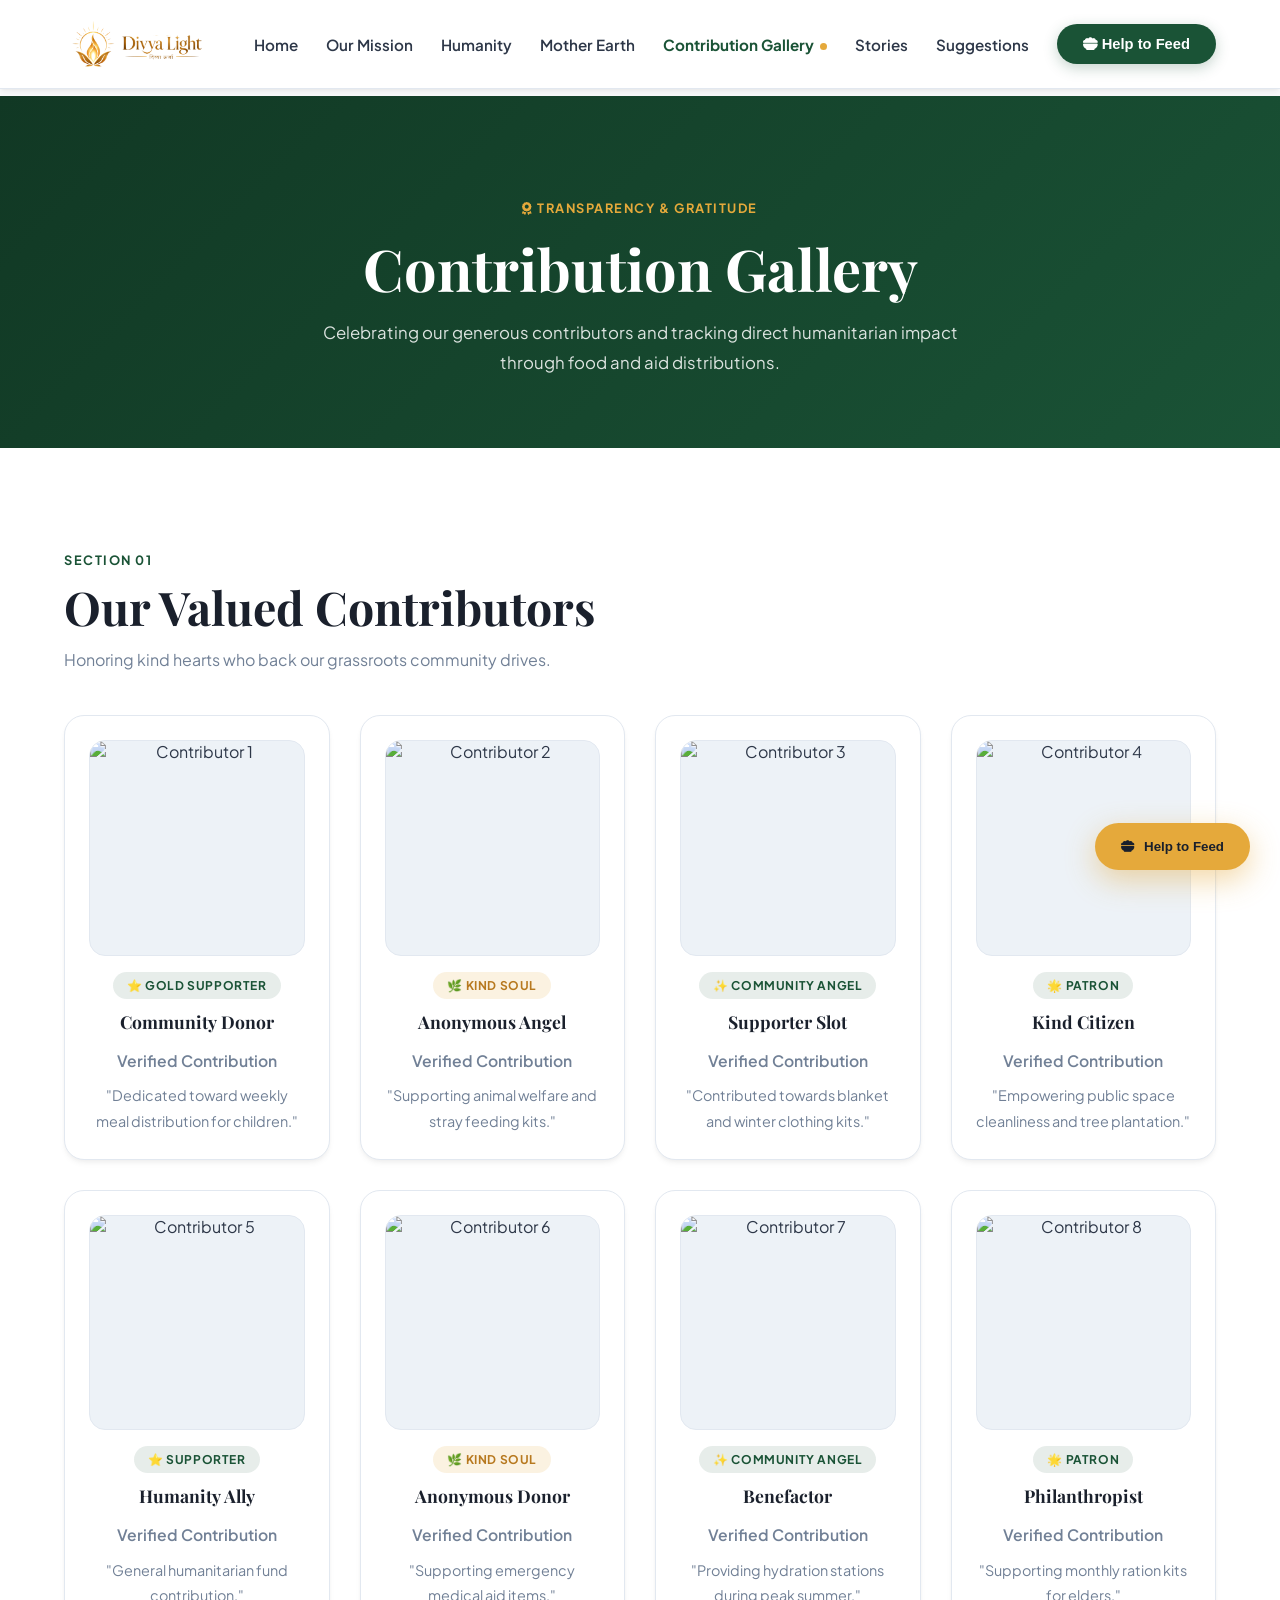
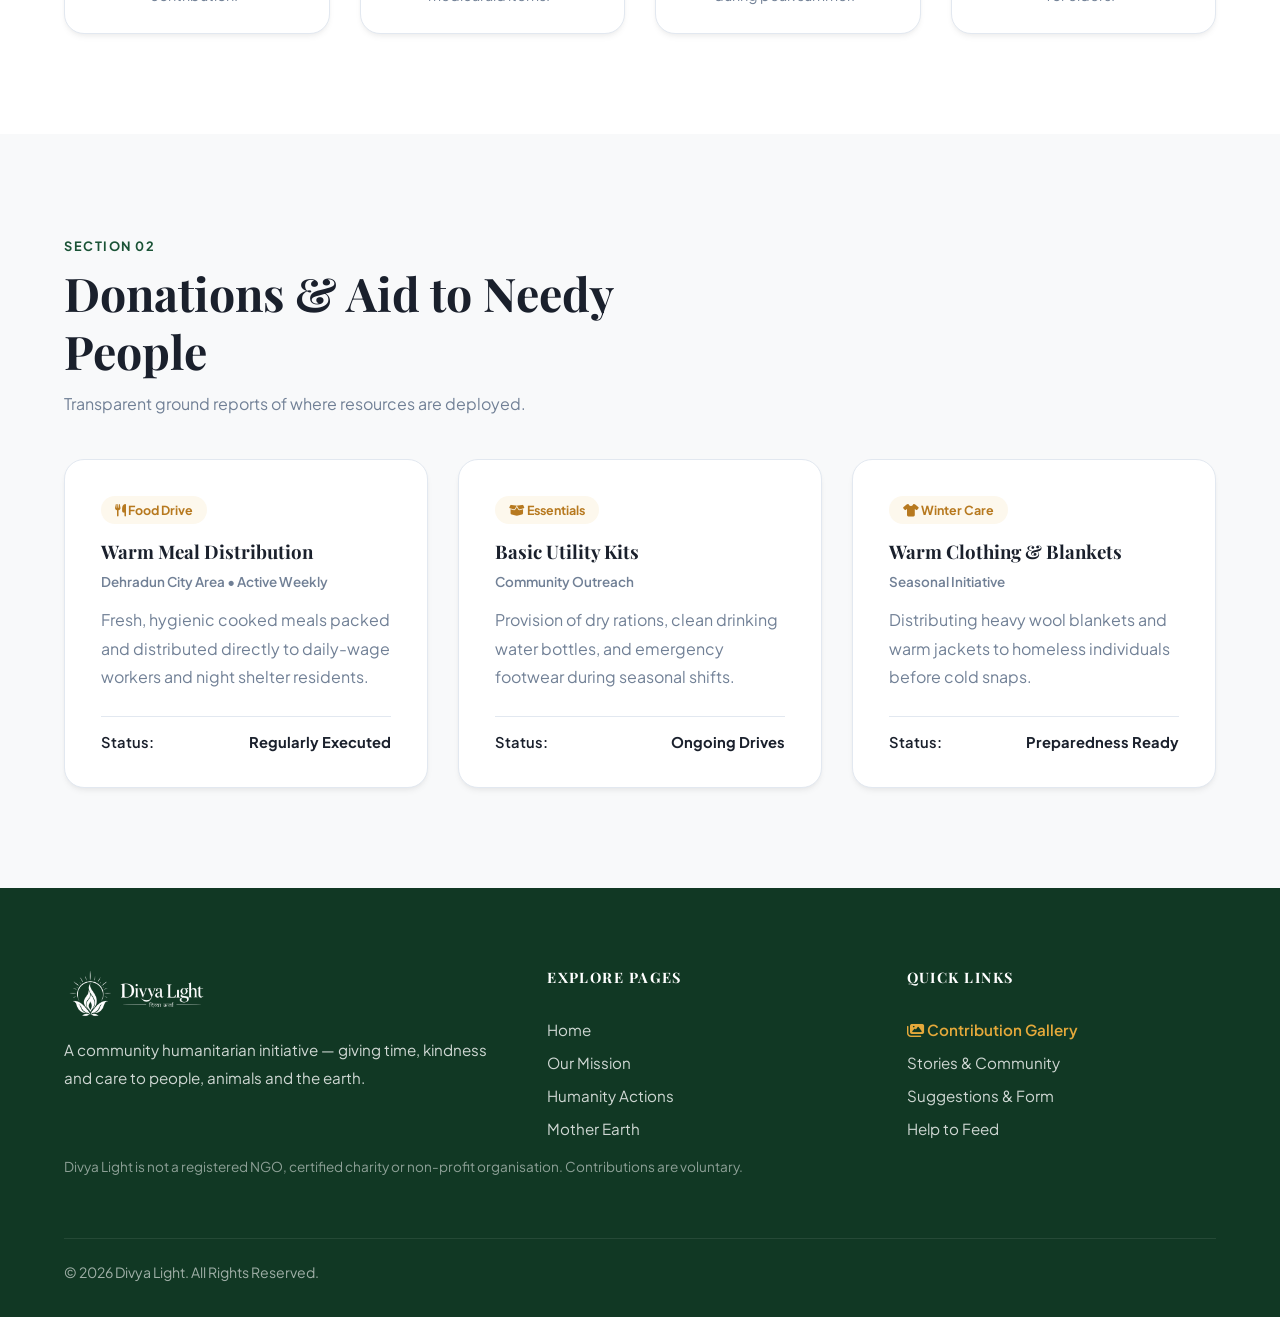
==== commit fb4d0e4d: "Add files via upload" ====
--- a/gallery.html
+++ b/gallery.html
@@ -7,7 +7,7 @@
 <link rel="icon" type="image/png" href="fav.png">
 <link rel="preconnect" href="https://fonts.googleapis.com">
 <link rel="preconnect" href="https://fonts.gstatic.com" crossorigin>
-<link href="https://fonts.googleapis.com/css2?family=Plus+Jakarta+Sans:wght@400;500;600;700;800&family=Playfair+Display:ital,wght@0,500;0,600;0,700;1,400&display=swap" rel="stylesheet">
+<link href="https://fonts.googleapis.com/css2?family=Playfair+Display:wght@600;700;800&family=Plus+Jakarta+Sans:wght@400;500;600;700&display=swap" rel="stylesheet">
 <link rel="stylesheet" href="https://cdnjs.cloudflare.com/ajax/libs/font-awesome/6.4.0/css/all.min.css">
 <link rel="stylesheet" href="style.css">
 </head>
@@ -30,99 +30,99 @@
   </nav>
   <div class="mobile-menu" id="mobileMenu">
     <a href="index.html">Home</a>
-    <a href="gallery.html" style="color:var(--gold);font-weight:700;">✨ Contribution Gallery</a>
+    <a href="gallery.html" style="color:var(--accent);font-weight:700;">✨ Contribution Gallery</a>
     <button class="help-btn" style="margin-top:14px;width:100%" onclick="openModal()">Help to Feed</button>
   </div>
 </header>
 
 <section class="page-hero">
-  <div class="wrap" style="text-align:center;">
-    <span class="eyebrow"><i class="fa-solid fa-award"></i> Transparency & Gratitude</span>
+  <div class="wrap">
+    <span class="eyebrow" style="color:var(--accent)"><i class="fa-solid fa-award"></i> Transparency & Gratitude</span>
     <h1>Contribution Gallery</h1>
-    <p style="max-width:620px;margin:0 auto">Celebrating our generous contributors and tracking direct humanitarian impact through food and aid distributions.</p>
+    <p>Celebrating our generous contributors and tracking direct humanitarian impact through food and aid distributions.</p>
   </div>
 </section>
 
 <!-- SECTION 1: CONTRIBUTORS (8 Images: con.png to con7.png) -->
-<section style="background:var(--paper)">
+<section style="background:var(--surface)">
   <div class="wrap">
     <div class="section-head" style="margin-bottom:40px">
       <span class="eyebrow">Section 01</span>
       <h2>Our Valued Contributors</h2>
-      <p style="margin-top:10px">Honoring the kind hearts who back our grassroots community drives.</p>
+      <p style="margin-top:10px">Honoring kind hearts who back our grassroots community drives.</p>
     </div>
     
     <div class="grid contrib-grid-8">
       
-      <!-- Contributor 1 -->
+      <!-- con.png -->
       <div class="card fade-up contrib-card-item">
         <div class="contrib-img-wrap"><img src="con.png" alt="Contributor 1"></div>
         <div class="contributor-badge">⭐ Gold Supporter</div>
-        <h3 style="margin-top:12px;font-size:1.1rem">Aarav Sharma</h3>
-        <p class="contrib-date">October 2026 Drive</p>
+        <h3 style="margin-top:12px;font-size:1.1rem">Community Donor</h3>
+        <p class="contrib-date">Verified Contribution</p>
         <p style="margin-top:8px;font-size:0.9rem">"Dedicated toward weekly meal distribution for children."</p>
       </div>
 
-      <!-- Contributor 2 -->
+      <!-- con1.png -->
       <div class="card fade-up contrib-card-item">
         <div class="contrib-img-wrap"><img src="con1.png" alt="Contributor 2"></div>
-        <div class="contributor-badge" style="background:rgba(216,155,66,0.15);color:var(--gold)">🌿 Kind Soul</div>
-        <h3 style="margin-top:12px;font-size:1.1rem">Priya Verma</h3>
-        <p class="contrib-date">October 2026 Drive</p>
+        <div class="contributor-badge" style="background:rgba(229,169,59,0.15);color:#B7791F">🌿 Kind Soul</div>
+        <h3 style="margin-top:12px;font-size:1.1rem">Anonymous Angel</h3>
+        <p class="contrib-date">Verified Contribution</p>
         <p style="margin-top:8px;font-size:0.9rem">"Supporting animal welfare and stray feeding kits."</p>
       </div>
 
-      <!-- Contributor 3 -->
+      <!-- con2.png -->
       <div class="card fade-up contrib-card-item">
         <div class="contrib-img-wrap"><img src="con2.png" alt="Contributor 3"></div>
         <div class="contributor-badge">✨ Community Angel</div>
-        <h3 style="margin-top:12px;font-size:1.1rem">Rohan Gupta</h3>
-        <p class="contrib-date">September 2026 Drive</p>
+        <h3 style="margin-top:12px;font-size:1.1rem">Supporter Slot</h3>
+        <p class="contrib-date">Verified Contribution</p>
         <p style="margin-top:8px;font-size:0.9rem">"Contributed towards blanket and winter clothing kits."</p>
       </div>
 
-      <!-- Contributor 4 -->
+      <!-- con3.png -->
       <div class="card fade-up contrib-card-item">
         <div class="contrib-img-wrap"><img src="con3.png" alt="Contributor 4"></div>
         <div class="contributor-badge">🌟 Patron</div>
-        <h3 style="margin-top:12px;font-size:1.1rem">Neha Singh</h3>
-        <p class="contrib-date">September 2026 Drive</p>
+        <h3 style="margin-top:12px;font-size:1.1rem">Kind Citizen</h3>
+        <p class="contrib-date">Verified Contribution</p>
         <p style="margin-top:8px;font-size:0.9rem">"Empowering public space cleanliness and tree plantation."</p>
       </div>
 
-      <!-- Contributor 5 -->
+      <!-- con4.png -->
       <div class="card fade-up contrib-card-item">
         <div class="contrib-img-wrap"><img src="con4.png" alt="Contributor 5"></div>
         <div class="contributor-badge">⭐ Supporter</div>
-        <h3 style="margin-top:12px;font-size:1.1rem">Amit Kumar</h3>
-        <p class="contrib-date">August 2026 Drive</p>
+        <h3 style="margin-top:12px;font-size:1.1rem">Humanity Ally</h3>
+        <p class="contrib-date">Verified Contribution</p>
         <p style="margin-top:8px;font-size:0.9rem">"General humanitarian fund contribution."</p>
       </div>
 
-      <!-- Contributor 6 -->
+      <!-- con5.png -->
       <div class="card fade-up contrib-card-item">
         <div class="contrib-img-wrap"><img src="con5.png" alt="Contributor 6"></div>
-        <div class="contributor-badge" style="background:rgba(216,155,66,0.15);color:var(--gold)">🌿 Kind Soul</div>
-        <h3 style="margin-top:12px;font-size:1.1rem">Sneha Patel</h3>
-        <p class="contrib-date">August 2026 Drive</p>
-        <p style="margin-top:8px;font-size:0.9rem">"Supporting emergency medical aid kits."</p>
-      </div>
-
-      <!-- Contributor 7 -->
+        <div class="contributor-badge" style="background:rgba(229,169,59,0.15);color:#B7791F">🌿 Kind Soul</div>
+        <h3 style="margin-top:12px;font-size:1.1rem">Anonymous Donor</h3>
+        <p class="contrib-date">Verified Contribution</p>
+        <p style="margin-top:8px;font-size:0.9rem">"Supporting emergency medical aid items."</p>
+      </div>
+
+      <!-- con6.png -->
       <div class="card fade-up contrib-card-item">
         <div class="contrib-img-wrap"><img src="con6.png" alt="Contributor 7"></div>
         <div class="contributor-badge">✨ Community Angel</div>
-        <h3 style="margin-top:12px;font-size:1.1rem">Vikram Malhotra</h3>
-        <p class="contrib-date">July 2026 Drive</p>
+        <h3 style="margin-top:12px;font-size:1.1rem">Benefactor</h3>
+        <p class="contrib-date">Verified Contribution</p>
         <p style="margin-top:8px;font-size:0.9rem">"Providing hydration stations during peak summer."</p>
       </div>
 
-      <!-- Contributor 8 -->
+      <!-- con7.png -->
       <div class="card fade-up contrib-card-item">
         <div class="contrib-img-wrap"><img src="con7.png" alt="Contributor 8"></div>
         <div class="contributor-badge">🌟 Patron</div>
-        <h3 style="margin-top:12px;font-size:1.1rem">Ananya Roy</h3>
-        <p class="contrib-date">July 2026 Drive</p>
+        <h3 style="margin-top:12px;font-size:1.1rem">Philanthropist</h3>
+        <p class="contrib-date">Verified Contribution</p>
         <p style="margin-top:8px;font-size:0.9rem">"Supporting monthly ration kits for elders."</p>
       </div>
 
@@ -171,7 +171,7 @@
   <div class="wrap">
     <div class="foot-grid">
       <div>
-        <div class="logo"><img src="logod1.png" alt="Divya Light Logo"></div>
+        <div class="logo"><img src="logod1.png" alt="Logo"></div>
         <p>A community humanitarian initiative — giving time, kindness and care to people, animals and the earth.</p>
       </div>
       <div class="flinks">
@@ -183,7 +183,7 @@
       </div>
       <div class="flinks">
         <h4>Quick Links</h4>
-        <a href="gallery.html" style="color:var(--gold);font-weight:600;"><i class="fa-solid fa-images"></i> Contribution Gallery</a>
+        <a href="gallery.html" style="color:var(--accent);font-weight:600;"><i class="fa-solid fa-images"></i> Contribution Gallery</a>
         <a href="stories.html">Stories & Community</a>
         <a href="suggestions.html">Suggestions & Form</a>
         <a href="#" onclick="openModal();return false;">Help to Feed</a>
@@ -200,11 +200,11 @@
 <div class="modal-overlay" id="modalOverlay">
   <div class="modal">
     <button class="modal-close" onclick="closeModal()">&times;</button>
-    <div class="qr-frame"><img src="QRjio.png" alt="QR"></div>
+    <div class="qr-frame" style="width:200px;height:200px;margin:0 auto 20px;"><img src="QRjio.png" alt="QR"></div>
     <h3>Help to Feed</h3>
     <p>Scan to contribute.</p>
   </div>
 </div>
 <script src="script.js"></script>
 </body>
-</html>
+</html>
--- a/style.css
+++ b/style.css
@@ -1,401 +1,272 @@
-:root{
-  --cream:#F8F4EC; 
-  --paper:#FFFFFF; 
-  --sage:#224D31; 
-  --sage-dark:#14311F;
-  --gold:#D89B42; 
-  --earth:#8B6F52; 
-  --ink:#2C2824; 
-  --ink-soft:#625B53;
-  --line:rgba(44,40,36,0.08);
-  --shadow: 0 20px 40px rgba(34, 77, 49, 0.06);
-  box-sizing:border-box;
+:root {
+  --primary: #1A5336;
+  --primary-dark: #113824;
+  --accent: #E5A93B;
+  --accent-light: #FDF8ED;
+  --bg-color: #F8F9FA;
+  --surface: #FFFFFF;
+  --text-main: #2D3748;
+  --text-muted: #718096;
+  --border: #E2E8F0;
+  --shadow-sm: 0 4px 6px -1px rgba(0, 0, 0, 0.05), 0 2px 4px -1px rgba(0, 0, 0, 0.03);
+  --shadow-lg: 0 20px 25px -5px rgba(26, 83, 54, 0.1), 0 10px 10px -5px rgba(26, 83, 54, 0.04);
 }
 
 *{box-sizing:border-box;margin:0;padding:0}
-html{scroll-behavior:smooth;scroll-padding-top:100px}
-
-html,body{
-  background:var(--cream);
-  color:var(--ink);
-  font-family:'Manrope',sans-serif;
-  width:100%;
+html{scroll-behavior:smooth;scroll-padding-top:110px}
+
+html, body {
+  background: var(--bg-color);
+  color: var(--text-main);
+  font-family: 'Plus Jakarta Sans', sans-serif;
+  width: 100%;
   overflow-x: hidden;
 }
 
-body {
-  padding-top: 89px; 
-}
-
-img,svg{max-width:100%;display:block}
-h1,h2,h3{font-family:'Fraunces',serif;font-weight:500;line-height:1.15;letter-spacing:-0.01em}
-p{color:var(--ink-soft);line-height:1.7}
-a{color:inherit;text-decoration:none}
-.wrap{max-width:1160px;margin:0 auto;padding:0 32px}
-section{padding:120px 0}
-@media(max-width:640px){section{padding:75px 0}}
-
-/* PERFECT FIXED HEADER */
-header{
+body { padding-top: 96px; }
+
+img, svg { max-width: 100%; display: block; }
+h1, h2, h3, h4 { font-family: 'Playfair Display', serif; font-weight: 700; color: #1A202C; line-height: 1.25; }
+p { color: var(--text-muted); line-height: 1.8; font-size: 1rem; }
+a { color: inherit; text-decoration: none; }
+
+.wrap { max-width: 1200px; margin: 0 auto; padding: 0 24px; }
+section { padding: 100px 0; }
+@media(max-width:768px){section{padding:60px 0}}
+
+/* PROFESSIONAL HEADER */
+header {
   position: fixed;
-  top: 0;
-  left: 0;
-  width: 100%;
+  top: 0; left: 0; width: 100%;
   z-index: 1000;
-  background: rgba(248, 244, 236, 0.9);
+  background: rgba(255, 255, 255, 0.95);
   backdrop-filter: blur(12px);
-  -webkit-backdrop-filter: blur(12px);
-  border-bottom: 1px solid var(--line);
-  box-shadow: 0 4px 20px rgba(0, 0, 0, 0.03);
-}
-
-.nav{display:flex;align-items:center;justify-content:space-between;padding:16px 32px;max-width:1160px;margin:0 auto}
-.logo{display:flex;align-items:center;gap:8px}
-.logo img{height:56px;width:auto;object-fit:contain;transition:transform .3s}
-.logo:hover img{transform:scale(1.03)}
-
-.nav-links{display:flex;gap:26px;align-items:center}
-.nav-links a{font-size:0.94rem;font-weight:500;color:var(--ink-soft);transition:color .25s}
-.nav-links a:hover{color:var(--sage-dark)}
-
-/* Glowing Gallery Highlight in Nav */
+  border-bottom: 1px solid var(--border);
+  box-shadow: var(--shadow-sm);
+}
+
+.nav { display: flex; align-items: center; justify-content: space-between; padding: 18px 24px; max-width: 1200px; margin: 0 auto; }
+.logo img { height: 52px; width: auto; object-fit: contain; }
+
+.nav-links { display: flex; gap: 28px; align-items: center; }
+.nav-links a { font-size: 0.95rem; font-weight: 600; color: var(--text-main); transition: color 0.2s; }
+.nav-links a:hover, .nav-links a.active { color: var(--primary); }
+
 .nav-highlight {
   position: relative;
-  color: var(--sage-dark) !important;
+  color: var(--primary) !important;
   font-weight: 700 !important;
 }
 .pulse-dot {
-  display: inline-block;
-  width: 7px;
-  height: 7px;
-  background: var(--gold);
-  border-radius: 50%;
-  box-shadow: 0 0 0 0 rgba(216, 155, 66, 0.7);
-  animation: pulse-dot-anim 1.8s infinite;
-  margin-left: 2px;
-  vertical-align: middle;
+  display: inline-block; width: 7px; height: 7px; background: var(--accent);
+  border-radius: 50%; box-shadow: 0 0 0 0 rgba(229, 169, 59, 0.6);
+  animation: pulse-dot-anim 1.8s infinite; margin-left: 3px; vertical-align: middle;
 }
 @keyframes pulse-dot-anim {
-  0% { transform: scale(0.95); box-shadow: 0 0 0 0 rgba(216, 155, 66, 0.7); }
-  70% { transform: scale(1); box-shadow: 0 0 0 8px rgba(216, 155, 66, 0); }
-  100% { transform: scale(0.95); box-shadow: 0 0 0 0 rgba(216, 155, 66, 0); }
-}
-
-.help-btn{background:var(--sage);color:#fff;padding:11px 24px;border-radius:100px;font-weight:600;font-size:.92rem;border:none;cursor:pointer;box-shadow:0 4px 15px rgba(34,77,49,0.25);transition:all .3s ease}
-.help-btn:hover{background:var(--sage-dark);box-shadow:0 6px 22px rgba(34,77,49,0.4);transform:translateY(-2px)}
-
-.hamburger{display:none;flex-direction:column;gap:5px;background:none;border:none;cursor:pointer;padding:6px}
-.hamburger span{width:24px;height:2px;background:var(--ink);border-radius:2px}
-.mobile-menu{display:none;flex-direction:column;gap:4px;background:var(--paper);border-top:1px solid var(--line);padding:16px 32px 24px;box-shadow:0 10px 30px rgba(0,0,0,0.05)}
-.mobile-menu a{padding:12px 0;border-bottom:1px solid var(--line);color:var(--ink);font-weight:500}
-.mobile-menu.open{display:flex}
-@media(max-width:940px){.nav-links{display:none}.hamburger{display:flex}}
-
-/* marquee */
-.marquee{background:var(--sage-dark);color:#fff;overflow:hidden;padding:14px 0;white-space:nowrap;box-shadow: inset 0 2px 6px rgba(0,0,0,0.1)}
-.marquee-track{display:inline-flex;gap:60px;animation:scroll 32s linear infinite}
-.marquee span{font-family:'Fraunces',serif;font-size:1rem;opacity:.95}
-.marquee span::after{content:"✦";margin-left:60px;color:var(--gold)}
-@keyframes scroll{from{transform:translateX(0)}to{transform:translateX(-50%)}}
-
-/* hero slider */
-.hero{position:relative;overflow:hidden;padding-top:0;padding-bottom:0}
-.eyebrow{color:var(--sage-dark);font-weight:700;font-size:.8rem;text-transform:uppercase;letter-spacing:.08em;margin-bottom:14px;display:inline-block}
-
-/* ULTIMATE GLOWING BUTTON ANIMATION */
-.cta-glow{
-  background:var(--gold);
-  color:#2C2824;
-  padding:16px 32px;
-  border-radius:100px;
-  font-weight:700;
-  border:none;
-  cursor:pointer;
-  font-size:1rem;
-  box-shadow: 0 0 20px rgba(216, 155, 66, 0.4);
-  animation: superGlow 3s infinite ease-in-out;
-  transition: transform .25s, box-shadow .3s;
-  display: inline-flex;
-  align-items: center;
-  justify-content: center;
-  text-decoration: none;
-}
-.cta-glow:hover{
-  transform: translateY(-3px);
-  box-shadow: 0 0 35px rgba(216, 155, 66, 0.7);
-}
-
-@keyframes superGlow {
-  0%, 100% { box-shadow: 0 0 15px rgba(216, 155, 66, 0.4), inset 0 0 10px rgba(255,255,255,0.3); }
-  50% { box-shadow: 0 0 32px rgba(216, 155, 66, 0.75), inset 0 0 15px rgba(255,255,255,0.5); }
+  0% { transform: scale(0.95); box-shadow: 0 0 0 0 rgba(229, 169, 59, 0.7); }
+  70% { transform: scale(1); box-shadow: 0 0 0 8px rgba(229, 169, 59, 0); }
+  100% { transform: scale(0.95); box-shadow: 0 0 0 0 rgba(229, 169, 59, 0); }
+}
+
+.help-btn {
+  background: var(--primary); color: #fff; padding: 12px 26px; border-radius: 50px;
+  font-weight: 700; font-size: 0.92rem; border: none; cursor: pointer;
+  box-shadow: 0 4px 14px rgba(26, 83, 54, 0.25); transition: all 0.3s;
+}
+.help-btn:hover { background: var(--primary-dark); transform: translateY(-2px); box-shadow: 0 6px 20px rgba(26, 83, 54, 0.4); }
+
+.hamburger { display: none; flex-direction: column; gap: 6px; background: none; border: none; cursor: pointer; padding: 4px; }
+.hamburger span { width: 26px; height: 2px; background: var(--text-main); border-radius: 2px; }
+.mobile-menu { display: none; flex-direction: column; gap: 8px; background: var(--surface); border-top: 1px solid var(--border); padding: 20px 24px; box-shadow: var(--shadow-lg); }
+.mobile-menu a { padding: 12px 0; border-bottom: 1px solid var(--border); font-weight: 600; color: var(--text-main); }
+.mobile-menu.open { display: flex; }
+@media(max-width:1024px){.nav-links{display:none}.hamburger{display:flex}}
+
+/* MARQUEE BAR */
+.marquee { background: var(--primary-dark); color: #fff; overflow: hidden; padding: 14px 0; white-space: nowrap; }
+.marquee-track { display: inline-flex; gap: 60px; animation: scroll 35s linear infinite; }
+.marquee span { font-family: 'Playfair Display', serif; font-size: 1.05rem; letter-spacing: 0.5px; opacity: 0.95; }
+.marquee span::after { content: "✦"; margin-left: 60px; color: var(--accent); }
+@keyframes scroll { from { transform: translateX(0); } to { transform: translateX(-50%); } }
+
+/* HERO SLIDER */
+.hero { position: relative; overflow: hidden; background: #000; }
+.eyebrow { color: var(--primary); font-weight: 700; font-size: 0.8rem; text-transform: uppercase; letter-spacing: 0.12em; margin-bottom: 16px; display: inline-block; }
+
+.cta-glow {
+  background: var(--accent); color: #1A202C; padding: 16px 32px; border-radius: 50px;
+  font-weight: 700; border: none; cursor: pointer; font-size: 1rem;
+  box-shadow: 0 0 25px rgba(229, 169, 59, 0.5);
+  animation: donateGlow 3s infinite ease-in-out;
+  transition: all 0.3s; display: inline-flex; align-items: center; justify-content: center; gap: 10px; text-decoration: none;
+}
+.cta-glow:hover { transform: translateY(-3px); box-shadow: 0 0 35px rgba(229, 169, 59, 0.8); }
+
+@keyframes donateGlow {
+  0%, 100% { box-shadow: 0 0 15px rgba(229, 169, 59, 0.4), inset 0 0 8px rgba(255,255,255,0.4); }
+  50% { box-shadow: 0 0 30px rgba(229, 169, 59, 0.8), inset 0 0 15px rgba(255,255,255,0.7); }
 }
 
 .cta-glow-pulse {
-  background: rgba(255, 255, 255, 0.15);
-  backdrop-filter: blur(10px);
-  border: 1.5px solid var(--gold);
-  color: #fff;
-  padding: 16px 28px;
-  border-radius: 100px;
-  font-weight: 700;
-  cursor: pointer;
-  font-size: 1rem;
-  box-shadow: 0 0 20px rgba(216, 155, 66, 0.3);
-  animation: superGlow 3s infinite ease-in-out;
-  transition: all .3s;
-  display: inline-flex;
-  align-items: center;
-  text-decoration: none;
-}
-.cta-glow-pulse:hover {
-  background: var(--gold);
-  color: #2C2824;
-  transform: translateY(-3px);
-}
-
-.cta-outline{padding:16px 28px;border:1.5px solid rgba(255,255,255,.6);border-radius:100px;font-weight:600;color:#fff;transition:all .3s}
-.cta-outline:hover{background:rgba(255,255,255,0.1);border-color:#fff;transform:translateY(-2px)}
-
-.hero-slider{position:relative;height:680px}
-@media(max-width:760px){.hero-slider{height:580px}}
-@media(max-width:480px){.hero-slider{height:650px}}
-
-.hero-slide{position:absolute;inset:0;opacity:0;visibility:hidden;transition:opacity 1.2s ease;display:flex;align-items:center}
-.hero-slide.active{opacity:1;visibility:visible;z-index:1}
-
-.banner-img{position:absolute;inset:0;width:100%;height:100%;object-fit:cover;z-index:0;transform:scale(1.02);transition:transform 6s ease}
-.hero-slide.active .banner-img{transform:scale(1)}
-.desktop-banner{display:block}
-.mobile-banner{display:none}
-@media(max-width:768px){
-  .desktop-banner{display:none}
-  .mobile-banner{display:block}
-}
-
-.hero-slide::before{content:"";position:absolute;inset:0;background:linear-gradient(90deg, rgba(20,25,20,0.7) 0%, rgba(20,25,20,0.4) 60%, rgba(20,25,20,0.2) 100%);z-index:1}
-.hero-content{position:relative;z-index:2;color:#fff;max-width:640px}
-.hero-content .eyebrow{color:#F3E3C5}
-.hero-content h1{color:#fff;font-size:clamp(2.4rem, 5vw, 3.8rem);text-shadow: 0 4px 20px rgba(0,0,0,0.2)}
-.hero-content p{color:rgba(255,255,255,.92);margin-top:18px;max-width:520px;font-size:1.05rem}
-.hero-actions{margin-top:34px;display:flex;gap:16px;flex-wrap:wrap;align-items:center}
-.hero-art{position:absolute;right:-20px;top:50%;transform:translateY(-50%);width:360px;opacity:.8;z-index:2}
-@media(max-width:1020px){.hero-art{display:none}}
-
-.slider-dots{position:absolute;bottom:30px;left:50%;transform:translateX(-50%);display:flex;gap:10px;z-index:3}
-.slider-dots button{width:10px;height:10px;border-radius:50%;background:rgba(255,255,255,.4);border:none;cursor:pointer;transition:all .3s;padding:0}
-.slider-dots button.active{background:#fff;width:30px;border-radius:6px;box-shadow: 0 0 10px rgba(255,255,255,0.6)}
-
-.slider-arrow{position:absolute;top:50%;transform:translateY(-50%);z-index:3;width:48px;height:48px;border-radius:50%;background:rgba(255,255,255,.15);backdrop-filter:blur(8px);border:1px solid rgba(255,255,255,.35);display:flex;align-items:center;justify-content:center;cursor:pointer;transition:background .3s, transform .2s}
-.slider-arrow:hover{background:rgba(255,255,255,0.3);transform:translateY(-50%) scale(1.05)}
-.slider-arrow.prev{left:24px}.slider-arrow.next{right:24px}
-@media(max-width:640px){.slider-arrow{display:none}}
-
-/* section headings */
-.section-head{max-width:600px;margin-bottom:60px}
-.section-head .eyebrow{margin-bottom:12px}
-.section-head h2{font-size:clamp(2rem, 3.8vw, 2.8rem)}
-.alt-bg{background:var(--paper);border-top:1px solid var(--line);border-bottom:1px solid var(--line)}
-
-/* cards / grid */
-.grid{display:grid;grid-template-columns:repeat(3,1fr);gap:28px}
-@media(max-width:900px){.grid{grid-template-columns:repeat(2,1fr)}}
-@media(max-width:600px){.grid{grid-template-columns:1fr}}
-
-.card{
-  background:var(--paper);
-  border:1px solid var(--line);
-  border-radius:24px;
-  padding:36px;
-  transition:all .35s cubic-bezier(0.165, 0.84, 0.44, 1);
-  box-shadow: 0 10px 30px rgba(0,0,0,0.02);
-  position: relative;
-  overflow: hidden;
-}
-.card::after{
-  content:'';
-  position: absolute;
-  inset: 0;
-  border-radius: 24px;
-  border: 1px solid var(--sage);
-  opacity: 0;
-  transition: opacity .35s;
-  pointer-events: none;
-}
-.card:hover{transform:translateY(-6px);box-shadow: var(--shadow)}
-.card:hover::after{opacity: 0.15}
-
-.card .icon{width:48px;height:48px;border-radius:14px;background:rgba(34,77,49,0.08);display:flex;align-items:center;justify-content:center;margin-bottom:20px;transition:background .3s}
-.card:hover .icon{background:rgba(34,77,49,0.15)}
-.card h3{font-size:1.2rem;margin-bottom:12px;font-weight:600}
-.card p{font-size:.96rem}
-.card-click{cursor:pointer;text-align:left;font:inherit;color:inherit}
-.card-click .card-more{display:inline-block;margin-top:16px;font-size:.88rem;font-weight:700;color:var(--sage-dark)}
-.card-click:hover .card-more{text-decoration:underline}
-
-.fade-up{opacity:0;transform:translateY(30px);transition:opacity .8s cubic-bezier(0.165, 0.84, 0.44, 1),transform .8s cubic-bezier(0.165, 0.84, 0.44, 1)}
-.fade-up.in{opacity:1;transform:translateY(0)}
-
-/* mission split */
-.split{display:grid;grid-template-columns:1fr 1fr;gap:64px;align-items:center}
-@media(max-width:860px){.split{grid-template-columns:1fr;gap:40px}}
-.mission-img{width:100%;aspect-ratio:4/3;border-radius:28px;object-fit:cover;display:block;box-shadow: 0 20px 40px rgba(0,0,0,0.08)}
-
-/* contribution */
-.contrib-box{background:var(--paper);border:1px solid var(--line);border-radius:28px;padding:52px;display:grid;grid-template-columns:240px 1fr;gap:48px;align-items:center;box-shadow: var(--shadow)}
-@media(max-width:760px){.contrib-box{grid-template-columns:1fr;text-align:center}}
-.qr-frame{width:220px;height:220px;background:#fff;border:1px solid var(--line);border-radius:20px;display:flex;align-items:center;justify-content:center;margin:0 auto;overflow:hidden;padding:14px;box-shadow: 0 8px 24px rgba(0,0,0,0.04)}
-.qr-frame img{width:100%;height:100%;object-fit:contain}
-.disclaimer{background:rgba(139,111,82,0.06);border-left:3px solid var(--earth);padding:24px 28px;border-radius:12px;font-size:.94rem;color:var(--ink-soft);margin-top:36px}
-.transparency{margin-top:36px;display:flex;gap:18px;align-items:flex-start}
-.transparency .icon{width:36px;height:36px;flex:none;border-radius:10px;background:rgba(216,155,66,.15);display:flex;align-items:center;justify-content:center}
-
-/* stories */
-.story-card{background:var(--paper);border:1px dashed rgba(44,40,36,0.2);border-radius:24px;padding:38px;min-height:220px;display:flex;flex-direction:column;justify-content:space-between}
-.story-card .quote-mark{font-family:'Fraunces',serif;font-size:2.6rem;color:var(--gold);line-height:1}
-.story-card .who{margin-top:20px;font-weight:700;font-size:.92rem;color:var(--ink)}
-
-/* suggestions */
-.suggestion-box{background:linear-gradient(135deg,rgba(34,77,49,0.08),rgba(216,155,66,0.1));border-radius:28px;padding:60px;text-align:left;border:1px solid rgba(34,77,49,0.1)}
-.suggestion-box h2{font-size:clamp(1.9rem, 3.2vw, 2.4rem);max-width:580px}
-.form-btn{margin-top:28px;display:inline-block;background:var(--sage);color:#fff;padding:16px 30px;border-radius:100px;font-weight:700;transition:all .3s;box-shadow: 0 6px 20px rgba(34,77,49,0.25)}
-.form-btn:hover{background:var(--sage-dark);transform:translateY(-2px);box-shadow: 0 8px 25px rgba(34,77,49,0.35)}
-
-/* GALLERY SPECIFIC STYLES */
-.gallery-hero {
-  background: linear-gradient(180deg, var(--paper) 0%, var(--cream) 100%);
-  padding: 80px 0 50px;
-  border-bottom: 1px solid var(--line);
-}
-.gallery-section {
-  padding: 90px 0;
-}
+  background: rgba(255, 255, 255, 0.15); backdrop-filter: blur(10px);
+  border: 1.5px solid var(--accent); color: #fff; padding: 16px 28px;
+  border-radius: 50px; font-weight: 700; cursor: pointer; font-size: 1rem;
+  animation: donateGlow 3s infinite ease-in-out; transition: all 0.3s;
+  display: inline-flex; align-items: center; text-decoration: none;
+}
+.cta-glow-pulse:hover { background: var(--accent); color: #1A202C; transform: translateY(-3px); }
+
+.cta-outline { padding: 16px 28px; border: 1.5px solid rgba(255,255,255,0.6); border-radius: 50px; font-weight: 600; color: #fff; transition: all 0.3s; }
+.cta-outline:hover { background: rgba(255,255,255,0.15); border-color: #fff; transform: translateY(-2px); }
+
+.hero-slider { position: relative; height: 720px; }
+@media(max-width:768px){.hero-slider{height:580px}}
+
+.hero-slide { position: absolute; inset: 0; opacity: 0; visibility: hidden; transition: opacity 1.2s ease; display: flex; align-items: center; }
+.hero-slide.active { opacity: 1; visibility: visible; z-index: 1; }
+
+.banner-img { position: absolute; inset: 0; width: 100%; height: 100%; object-fit: cover; z-index: 0; }
+.desktop-banner { display: block; }
+.mobile-banner { display: none; }
+@media(max-width:768px){.desktop-banner{display:none}.mobile-banner{display:block}}
+
+.hero-slide::before { content: ""; position: absolute; inset: 0; background: linear-gradient(90deg, rgba(17,56,36,0.88) 0%, rgba(17,56,36,0.55) 60%, rgba(17,56,36,0.3) 100%); z-index: 1; }
+.hero-content { position: relative; z-index: 2; color: #fff; max-width: 680px; }
+.hero-content .eyebrow { color: #FDF8ED; }
+.hero-content h1 { color: #fff; font-size: clamp(2.5rem, 5vw, 4.2rem); text-shadow: 0 4px 20px rgba(0,0,0,0.3); }
+.hero-content p { color: rgba(255,255,255,0.92); margin-top: 20px; max-width: 560px; font-size: 1.1rem; }
+.hero-actions { margin-top: 36px; display: flex; gap: 16px; flex-wrap: wrap; align-items: center; }
+
+.slider-dots { position: absolute; bottom: 35px; left: 50%; transform: translateX(-50%); display: flex; gap: 10px; z-index: 3; }
+.slider-dots button { width: 10px; height: 10px; border-radius: 50%; background: rgba(255,255,255,0.4); border: none; cursor: pointer; transition: all 0.3s; padding: 0; }
+.slider-dots button.active { background: #fff; width: 32px; border-radius: 6px; }
+
+.slider-arrow { position: absolute; top: 50%; transform: translateY(-50%); z-index: 3; width: 50px; height: 50px; border-radius: 50%; background: rgba(255,255,255,0.15); backdrop-filter: blur(8px); border: 1px solid rgba(255,255,255,0.35); display: flex; align-items: center; justify-content: center; color: #fff; cursor: pointer; transition: background 0.3s; }
+.slider-arrow:hover { background: rgba(255,255,255,0.3); }
+.slider-arrow.prev { left: 24px; } .slider-arrow.next { right: 24px; }
+@media(max-width:768px){.slider-arrow{display:none}}
+
+/* PAGE HERO */
+.page-hero { background: linear-gradient(135deg, #113824 0%, #1A5336 100%); color: #fff; padding: 100px 0 70px; text-align: center; }
+.page-hero h1 { color: #fff; font-size: clamp(2.4rem, 4.5vw, 3.6rem); margin-bottom: 14px; }
+.page-hero p { color: rgba(255,255,255,0.85); max-width: 640px; margin: 0 auto; font-size: 1.05rem; }
+
+/* SECTION HEADS & CARDS */
+.section-head { max-width: 640px; margin-bottom: 50px; }
+.section-head .eyebrow { margin-bottom: 10px; }
+.section-head h2 { font-size: clamp(2.1rem, 3.8vw, 2.9rem); }
+.alt-bg { background: #FFFFFF; border-top: 1px solid var(--border); border-bottom: 1px solid var(--border); }
+
+.grid { display: grid; grid-template-columns: repeat(3, 1fr); gap: 30px; }
+@media(max-width:992px){.grid{grid-template-columns:repeat(2,1fr)}}
+@media(max-width:640px){.grid{grid-template-columns:1fr}}
+
+.card {
+  background: var(--surface); border: 1px solid var(--border); border-radius: 20px; padding: 40px 32px;
+  transition: all 0.35s cubic-bezier(0.165, 0.84, 0.44, 1); box-shadow: var(--shadow-sm);
+  position: relative; overflow: hidden;
+}
+.card:hover { transform: translateY(-6px); box-shadow: var(--shadow-lg); border-color: var(--primary); }
+.card .icon { width: 56px; height: 56px; border-radius: 16px; background: var(--accent-light); color: var(--primary); display: flex; align-items: center; justify-content: center; margin-bottom: 24px; font-size: 1.4rem; transition: all 0.3s; }
+.card:hover .icon { background: var(--primary); color: #fff; }
+.card h3 { font-size: 1.25rem; margin-bottom: 14px; font-weight: 700; }
+.card p { font-size: 0.98rem; }
+.card-more { display: inline-block; margin-top: 18px; font-size: 0.9rem; font-weight: 700; color: var(--primary); }
+
+.fade-up { opacity: 0; transform: translateY(30px); transition: opacity 0.8s cubic-bezier(0.165, 0.84, 0.44, 1), transform 0.8s cubic-bezier(0.165, 0.84, 0.44, 1); }
+.fade-up.in { opacity: 1; transform: translateY(0); }
+
+/* SPLIT LAYOUT */
+.split { display: grid; grid-template-columns: 1fr 1fr; gap: 60px; align-items: center; }
+@media(max-width:900px){.split{grid-template-columns:1fr;gap:40px}}
+.mission-img { width: 100%; aspect-ratio: 4/3; border-radius: 24px; object-fit: cover; display: block; box-shadow: var(--shadow-lg); }
+
+/* CONTRIBUTION SECTION & 8-IMAGE GALLERY GRID (`con.png` to `con7.png`) */
+.contrib-box {
+  background: var(--surface); border: 1px solid var(--border); border-radius: 24px; padding: 50px;
+  display: grid; grid-template-columns: 260px 1fr; gap: 50px; align-items: center; box-shadow: var(--shadow-lg);
+}
+@media(max-width:768px){.contrib-box{grid-template-columns:1fr;text-align:center}}
+
+.qr-frame { width: 240px; height: 240px; background: #fff; border: 1px solid var(--border); border-radius: 20px; display: flex; align-items: center; justify-content: center; margin: 0 auto; overflow: hidden; padding: 16px; box-shadow: var(--shadow-sm); }
+.qr-frame img { width: 100%; height: 100%; object-fit: contain; }
+
+.contrib-grid-8 { grid-template-columns: repeat(4, 1fr) !important; }
+@media(max-width:1024px){.contrib-grid-8{grid-template-columns:repeat(2,1fr)!important}}
+@media(max-width:600px){.contrib-grid-8{grid-template-columns:1fr!important}}
+
+.contrib-card-item { padding: 24px !important; text-align: center; }
+.contrib-img-wrap { width: 100%; aspect-ratio: 1; border-radius: 16px; overflow: hidden; background: #EDF2F7; margin-bottom: 16px; border: 1px solid var(--border); }
+.contrib-img-wrap img { width: 100%; height: 100%; object-fit: cover; transition: transform 0.4s; }
+.contrib-card-item:hover .contrib-img-wrap img { transform: scale(1.06); }
+
 .contributor-badge {
-  display: inline-block;
-  background: rgba(34,77,49,0.1);
-  color: var(--sage-dark);
-  padding: 6px 14px;
-  border-radius: 20px;
-  font-size: 0.8rem;
-  font-weight: 700;
-  text-transform: uppercase;
-  letter-spacing: .05em;
-}
-.contrib-date {
-  font-size: 0.85rem;
-  color: var(--earth);
-  font-weight: 600;
-  margin-top: 4px;
-}
-.gallery-cta-box {
-  margin-top: 50px;
-  background: var(--paper);
-  border: 1px solid var(--line);
-  border-radius: 24px;
-  padding: 40px;
-  text-align: center;
-  box-shadow: var(--shadow);
-}
+  display: inline-block; background: rgba(26, 83, 54, 0.1); color: var(--primary);
+  padding: 6px 14px; border-radius: 20px; font-size: 0.75rem; font-weight: 700;
+  text-transform: uppercase; letter-spacing: 0.05em;
+}
+.contrib-date { font-size: 0.84rem; color: #718096; font-weight: 600; margin-top: 6px; }
+
+/* IMPACT CARDS */
 .impact-card {
-  background: var(--paper);
-  border: 1px solid var(--line);
-  border-radius: 24px;
-  padding: 36px;
-  position: relative;
-  box-shadow: 0 10px 30px rgba(0,0,0,0.02);
-  transition: transform .3s;
+  background: var(--surface); border: 1px solid var(--border); border-radius: 20px; padding: 36px;
+  position: relative; box-shadow: var(--shadow-sm); transition: transform 0.3s;
 }
 .impact-card:hover { transform: translateY(-5px); }
 .impact-tag {
-  display: inline-block;
-  background: rgba(216,155,66,0.15);
-  color: #9c6819;
-  padding: 5px 12px;
-  border-radius: 20px;
-  font-size: 0.78rem;
-  font-weight: 700;
-  margin-bottom: 12px;
-  text-transform: uppercase;
+  display: inline-block; background: var(--accent-light); color: #B7791F;
+  padding: 6px 14px; border-radius: 20px; font-size: 0.78rem; font-weight: 700; margin-bottom: 16px;
 }
 .impact-stat {
-  margin-top: 20px;
-  padding-top: 16px;
-  border-top: 1px solid var(--line);
-  font-size: 0.9rem;
-  display: flex;
-  justify-content: space-between;
-  align-items: center;
-}
-
-/* footer */
-footer{background:var(--sage-dark);color:rgba(255,255,255,.9);padding:70px 0 36px}
-.foot-grid{display:grid;grid-template-columns:1.4fr 1fr 1fr;gap:40px}
-@media(max-width:760px){.foot-grid{grid-template-columns:1fr}}
-footer h4{font-size:.85rem;text-transform:uppercase;letter-spacing:.08em;opacity:.7;margin-bottom:16px;font-family:'Manrope',sans-serif;font-weight:700}
-footer a,footer p{color:rgba(255,255,255,.82);font-size:.94rem;transition:color .2s}
-footer a:hover{color:#fff}
-footer .flinks{display:flex;flex-direction:column;gap:12px}
-footer .logo img{height:56px;width:auto;margin-bottom:14px;object-fit:contain}
-
-.foot-bottom{border-top:1px solid rgba(255,255,255,.12);margin-top:50px;padding-top:24px;display:flex;justify-content:space-between;flex-wrap:wrap;gap:10px;font-size:.86rem;opacity:.7}
-.foot-disclaimer{font-size:.82rem;opacity:.65;max-width:680px;margin-top:16px;line-height:1.6}
-
-/* floating help + scroll top */
-.floating-help{
-  position:fixed;
-  bottom:30px;
-  right:30px;
-  z-index:90;
-  background:var(--gold);
-  color:#2C2824;
-  padding:16px 24px;
-  border-radius:100px;
-  display:flex;
-  align-items:center;
-  gap:10px;
-  font-weight:700;
-  border:none;
-  cursor:pointer;
-  box-shadow:0 10px 30px rgba(216,155,66,.45);
-  animation: pulse-help 3s ease-in-out infinite;
-  transition: transform .25s;
+  margin-top: 24px; padding-top: 16px; border-top: 1px solid var(--border);
+  font-size: 0.92rem; display: flex; justify-content: space-between; align-items: center; color: #1A202C; font-weight: 600;
+}
+
+/* STORIES & SUGGESTIONS */
+.story-card { background: var(--surface); border: 1px dashed #CBD5E0; border-radius: 20px; padding: 40px; min-height: 240px; display: flex; flex-direction: column; justify-content: space-between; }
+.story-card .quote-mark { font-family: 'Playfair Display', serif; font-size: 3rem; color: var(--accent); line-height: 1; }
+.story-card .who { margin-top: 20px; font-weight: 700; font-size: 0.95rem; color: #2D3748; }
+
+.suggestion-box { background: linear-gradient(135deg, rgba(26,83,54,0.06), rgba(229,169,59,0.1)); border-radius: 24px; padding: 60px; text-align: left; border: 1px solid rgba(26,83,54,0.12); box-shadow: var(--shadow-sm); }
+.form-btn { margin-top: 28px; display: inline-block; background: var(--primary); color: #fff; padding: 16px 32px; border-radius: 50px; font-weight: 700; transition: all 0.3s; box-shadow: 0 4px 14px rgba(26,83,54,0.25); }
+.form-btn:hover { background: var(--primary-dark); transform: translateY(-2px); }
+
+/* FOOTER */
+footer { background: var(--primary-dark); color: rgba(255,255,255,0.85); padding: 80px 0 36px; }
+.foot-grid { display: grid; grid-template-columns: 1.4fr 1fr 1fr; gap: 50px; }
+@media(max-width:768px){.foot-grid{grid-template-columns:1fr;gap:30px}}
+footer h4 { font-size: 0.9rem; text-transform: uppercase; letter-spacing: 0.1em; color: #fff; margin-bottom: 20px; font-weight: 700; }
+footer a, footer p { color: rgba(255,255,255,0.8); font-size: 0.95rem; transition: color 0.2s; }
+footer a:hover { color: var(--accent); }
+footer .flinks { display: flex; flex-direction: column; gap: 14px; }
+footer .logo img { height: 52px; width: auto; margin-bottom: 16px; object-fit: contain; }
+.foot-bottom { border-top: 1px solid rgba(255,255,255,0.12); margin-top: 60px; padding-top: 24px; display: flex; justify-content: space-between; flex-wrap: wrap; gap: 10px; font-size: 0.88rem; opacity: 0.7; }
+.foot-disclaimer { font-size: 0.85rem; opacity: 0.65; max-width: 720px; margin-top: 18px; line-height: 1.6; }
+
+/* FLOATING HELP & SCROLL TOP */
+.floating-help {
+  position: fixed; bottom: 30px; right: 30px; z-index: 90; background: var(--accent); color: #1A202C;
+  padding: 16px 26px; border-radius: 50px; display: flex; align-items: center; gap: 10px;
+  font-weight: 700; border: none; cursor: pointer; box-shadow: 0 10px 30px rgba(229,169,59,0.45);
+  animation: pulse-help 3s ease-in-out infinite; transition: transform 0.25s;
 }
 .floating-help:hover { transform: scale(1.05); }
-@keyframes pulse-help{0%,100%{box-shadow:0 10px 30px rgba(216,155,66,.45)}50%{box-shadow:0 10px 35px rgba(216,155,66,.75)}}
-
-.scroll-top{
-  position:fixed;
-  bottom:30px;
-  right:175px;
-  z-index:90;
-  width:48px;
-  height:48px;
-  border-radius:50%;
-  background:var(--paper);
-  border:1px solid var(--line);
-  display:flex;
-  align-items:center;
-  justify-content:center;
-  cursor:pointer;
-  opacity:0;
-  pointer-events:none;
-  transition:all .3s;
-  box-shadow: 0 4px 15px rgba(0,0,0,0.05);
-}
-.scroll-top.show{opacity:1;pointer-events:auto}
-.scroll-top:hover{transform:translateY(-3px);background:var(--cream)}
-@media(max-width:560px){.scroll-top{right:auto;left:30px;bottom:100px}.floating-help span.label{display:none}.floating-help{padding:16px}}
-
-/* modal */
-.modal-overlay{position:fixed;inset:0;background:rgba(44,40,36,0.5);backdrop-filter:blur(6px);-webkit-backdrop-filter:blur(6px);display:flex;align-items:center;justify-content:center;z-index:200;opacity:0;pointer-events:none;transition:opacity .3s}
-.modal-overlay.open{opacity:1;pointer-events:auto}
-.modal{background:var(--paper);border-radius:26px;max-width:440px;width:92%;padding:42px;text-align:center;transform:scale(.92);transition:transform .35s cubic-bezier(0.165, 0.84, 0.44, 1);position:relative;box-shadow: 0 25px 50px rgba(0,0,0,0.15)}
-.modal-overlay.open .modal{transform:scale(1)}
-.modal .qr-frame{margin-bottom:22px}
-.modal h3{font-size:1.35rem;margin-bottom:10px}
-.modal p{font-size:.94rem}
-.modal-close{position:absolute;top:18px;right:22px;background:none;border:none;font-size:1.5rem;cursor:pointer;color:var(--ink-soft);transition:color .2s}
-.modal-close:hover{color:var(--ink)}
-.modal.detail{max-width:520px;text-align:left}
-.modal.detail .icon{width:48px;height:48px;border-radius:14px;background:rgba(34,77,49,0.1);display:flex;align-items:center;justify-content:center;margin-bottom:20px}
-
-:focus-visible{outline:2px solid var(--sage-dark);outline-offset:2px}+@keyframes pulse-help { 0%, 100% { box-shadow: 0 10px 30px rgba(229,169,59,0.45); } 50% { box-shadow: 0 10px 35px rgba(229,169,59,0.75); } }
+
+.scroll-top {
+  position: fixed; bottom: 30px; right: 180px; z-index: 90; width: 48px; height: 48px; border-radius: 50%;
+  background: var(--surface); border: 1px solid var(--border); display: flex; align-items: center; justify-content: center;
+  cursor: pointer; opacity: 0; pointer-events: none; transition: all 0.3s; box-shadow: var(--shadow-sm);
+}
+.scroll-top.show { opacity: 1; pointer-events: auto; }
+.scroll-top:hover { transform: translateY(-3px); background: #EDF2F7; }
+@media(max-width:600px){.scroll-top{right:auto;left:30px;bottom:100px}.floating-help span.label{display:none}.floating-help{padding:16px}}
+
+/* MODAL */
+.modal-overlay { position: fixed; inset: 0; background: rgba(0,0,0,0.6); backdrop-filter: blur(6px); display: flex; align-items: center; justify-content: center; z-index: 200; opacity: 0; pointer-events: none; transition: opacity 0.3s; }
+.modal-overlay.open { opacity: 1; pointer-events: auto; }
+.modal { background: var(--surface); border-radius: 24px; max-width: 440px; width: 92%; padding: 44px; text-align: center; transform: scale(0.92); transition: transform 0.35s cubic-bezier(0.165, 0.84, 0.44, 1); position: relative; box-shadow: 0 25px 50px rgba(0,0,0,0.2); }
+.modal-overlay.open .modal { transform: scale(1); }
+.modal h3 { font-size: 1.4rem; margin-bottom: 10px; }
+.modal p { font-size: 0.95rem; }
+.modal-close { position: absolute; top: 18px; right: 22px; background: none; border: none; font-size: 1.5rem; cursor: pointer; color: var(--text-muted); }
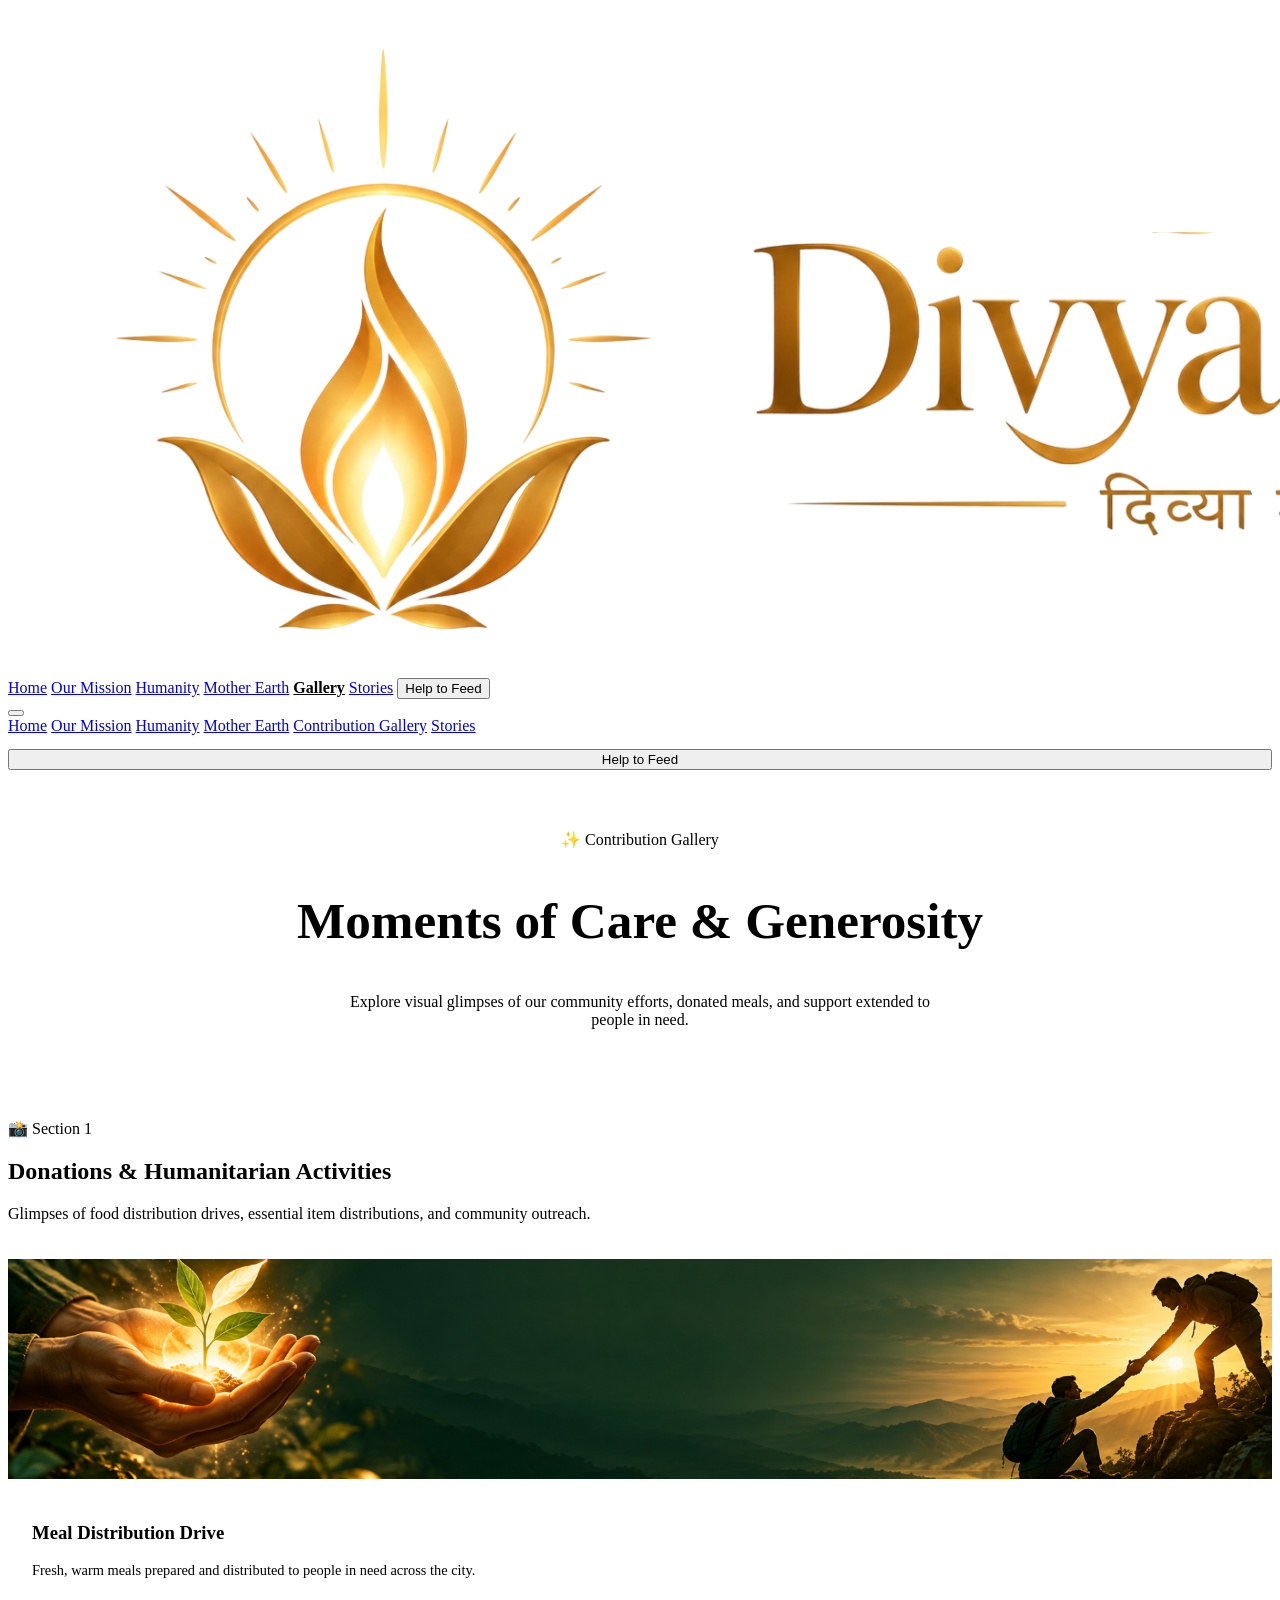
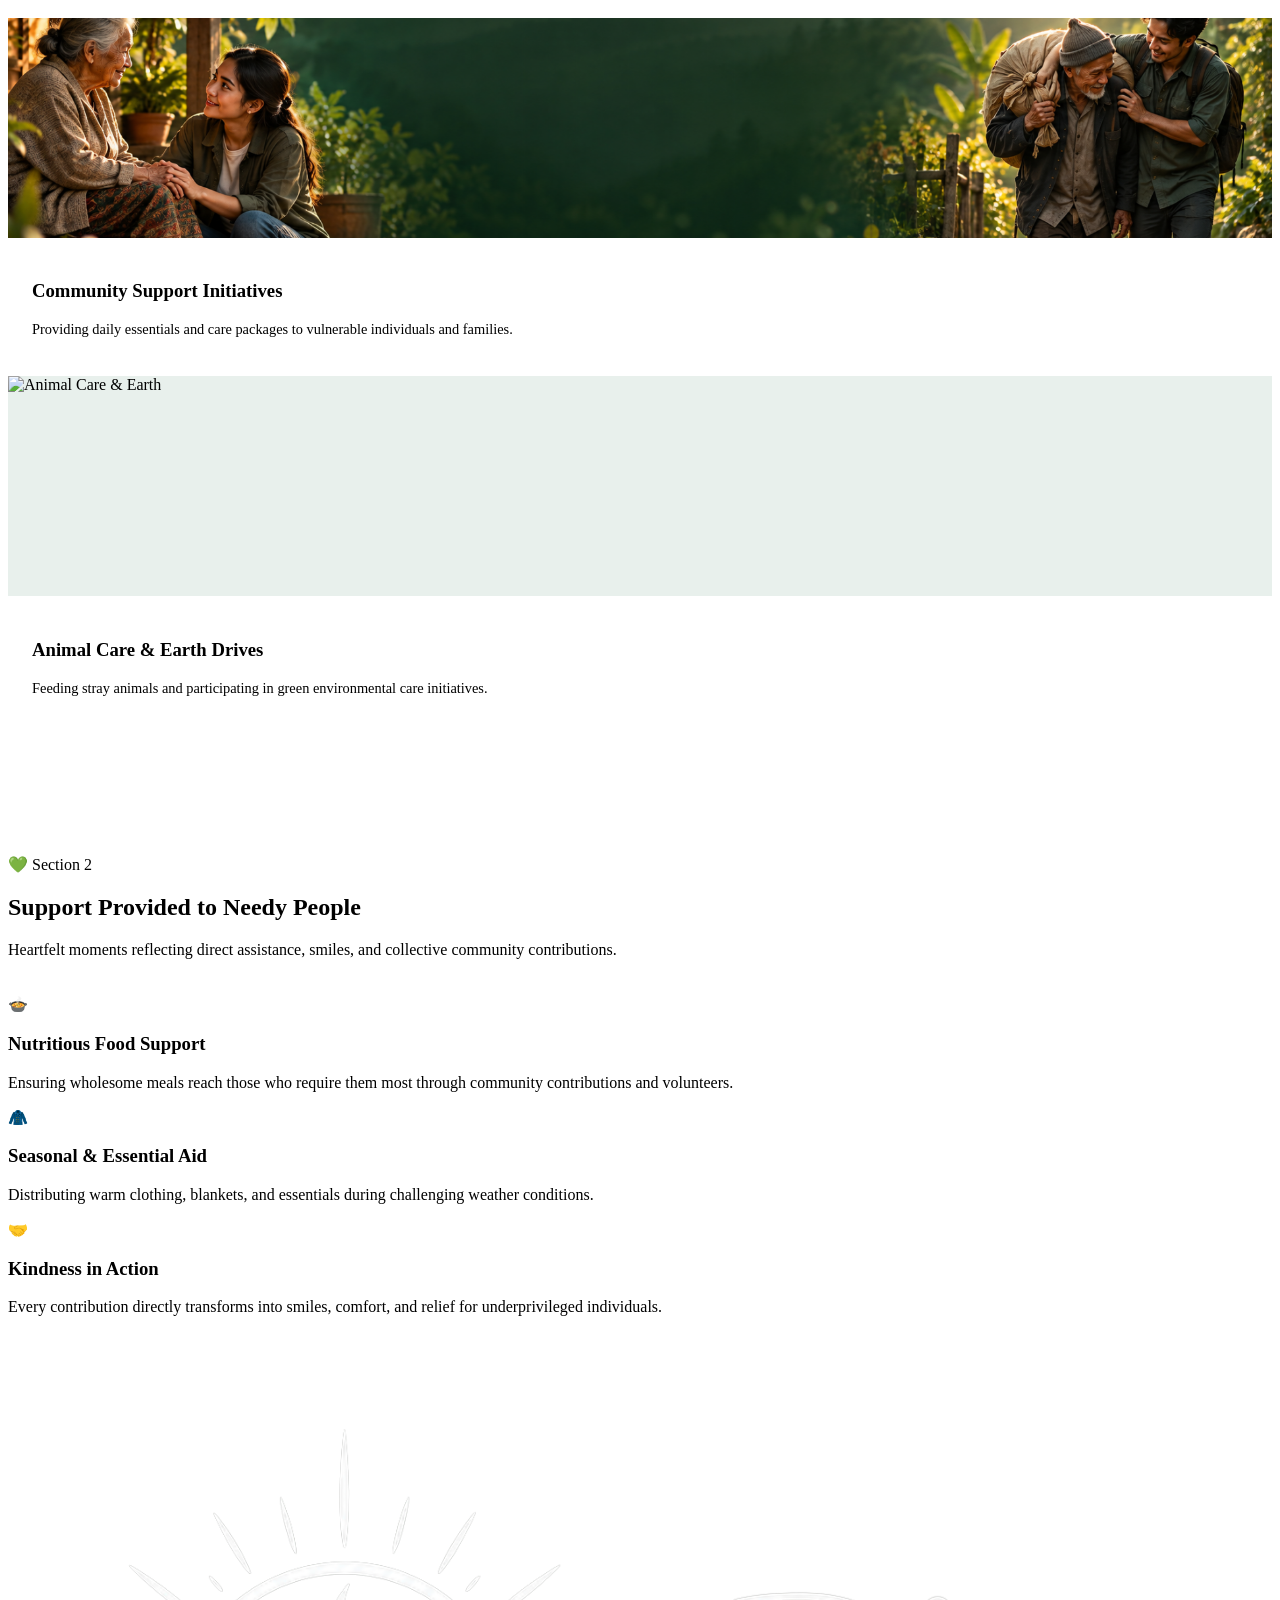
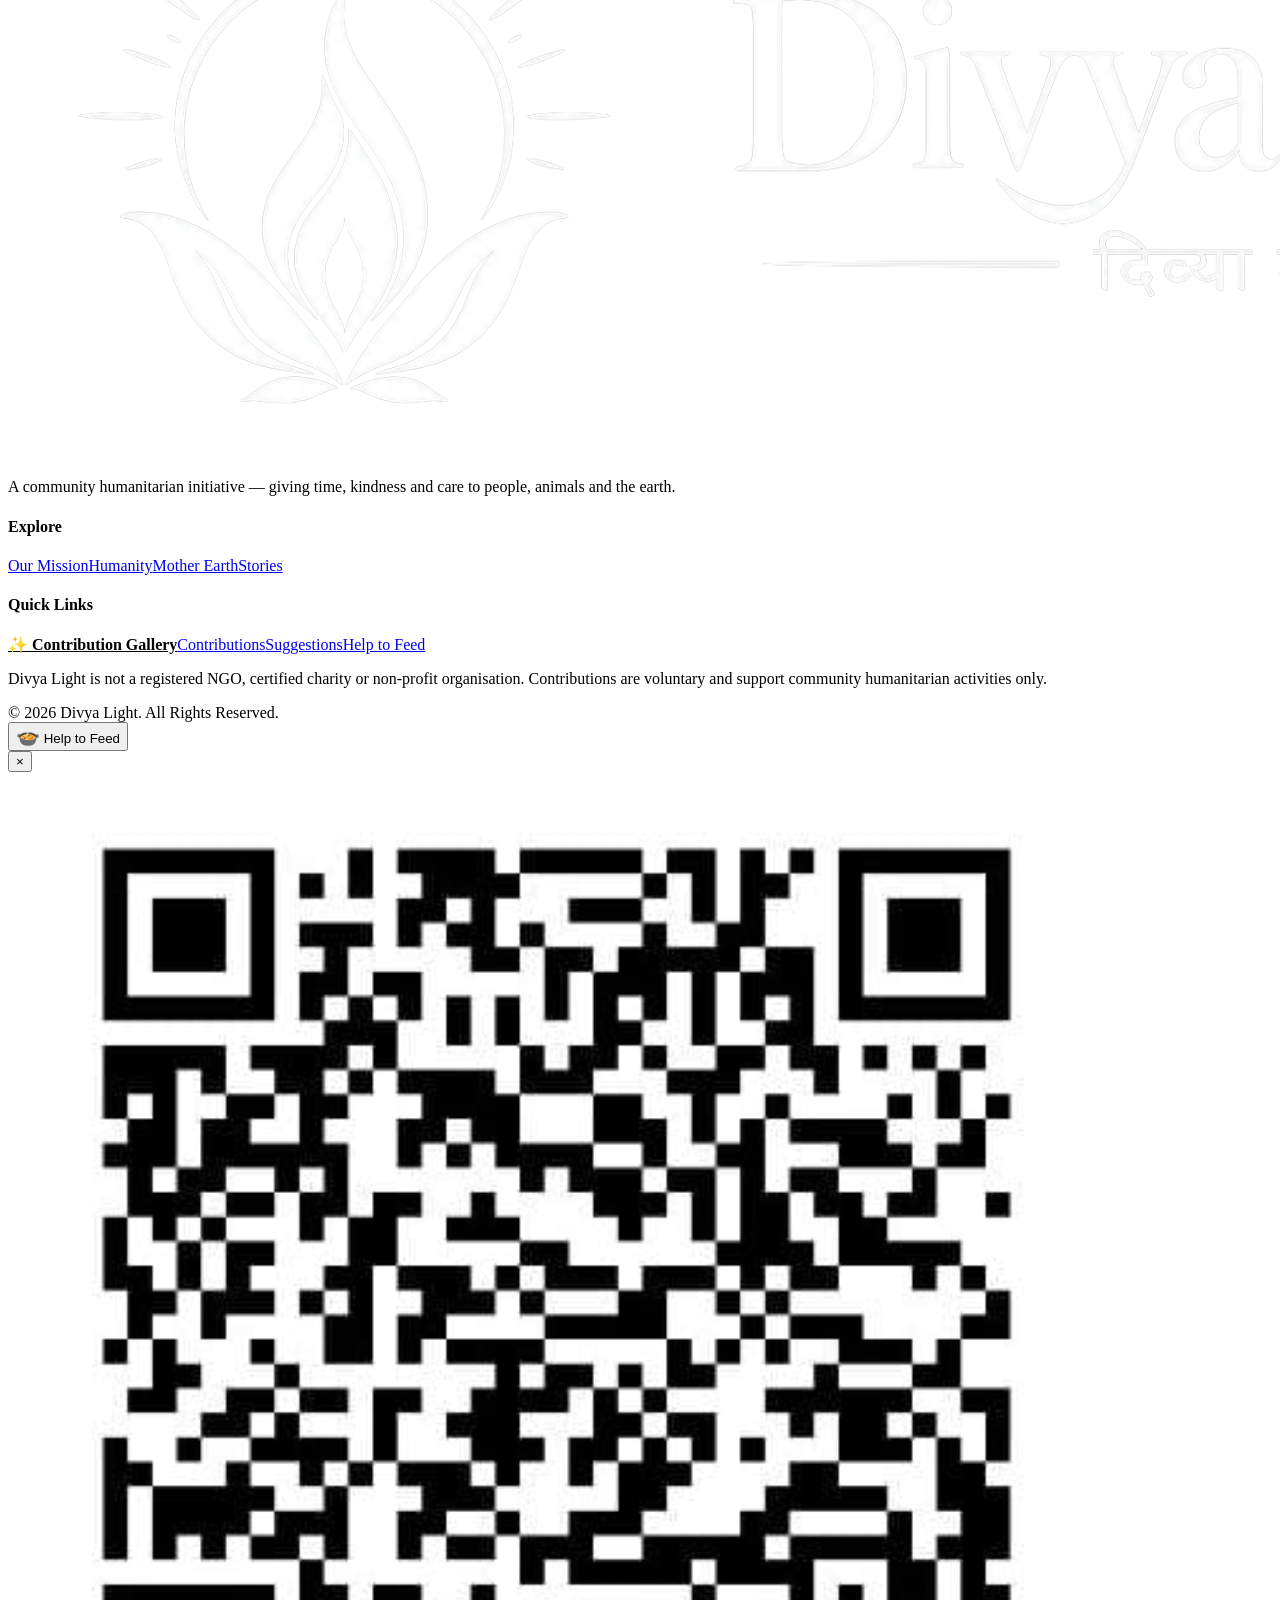
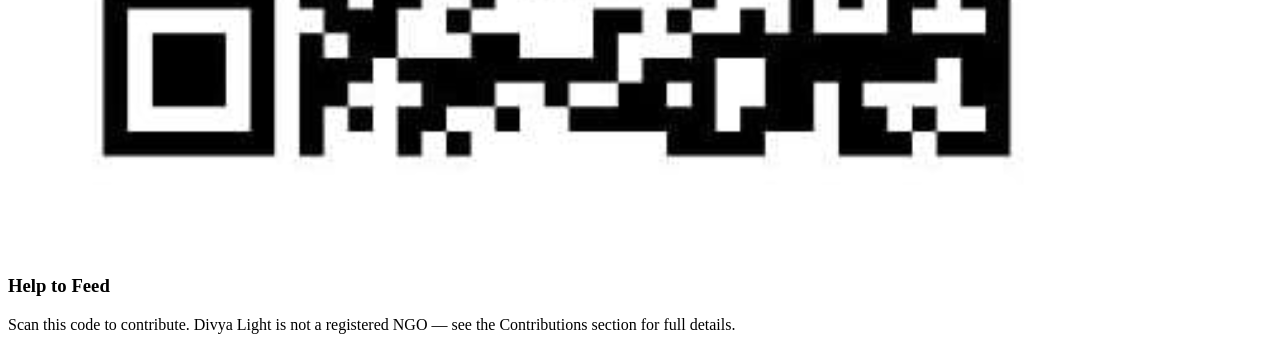
==== commit d7da481c: "Update gallery.html" ====
--- a/gallery.html
+++ b/gallery.html
@@ -4,11 +4,11 @@
 <meta charset="UTF-8">
 <meta name="viewport" content="width=device-width, initial-scale=1, viewport-fit=cover">
 <title>Contribution Gallery — Divya Light</title>
+<meta name="description" content="Explore our contribution gallery featuring donated items, meals, and community support.">
 <link rel="icon" type="image/png" href="fav.png">
 <link rel="preconnect" href="https://fonts.googleapis.com">
 <link rel="preconnect" href="https://fonts.gstatic.com" crossorigin>
-<link href="https://fonts.googleapis.com/css2?family=Playfair+Display:wght@600;700;800&family=Plus+Jakarta+Sans:wght@400;500;600;700&display=swap" rel="stylesheet">
-<link rel="stylesheet" href="https://cdnjs.cloudflare.com/ajax/libs/font-awesome/6.4.0/css/all.min.css">
+<link href="https://fonts.googleapis.com/css2?family=Fraunces:opsz,wght@9..144,400;9..144,500;9..144,600&family=Manrope:wght@400;500;600;700&display=swap" rel="stylesheet">
 <link rel="stylesheet" href="style.css">
 </head>
 <body>
@@ -18,150 +18,106 @@
     <a href="index.html" class="logo"><img src="logod.png" alt="Divya Light Logo"></a>
     <div class="nav-links">
       <a href="index.html">Home</a>
-      <a href="mission.html">Our Mission</a>
-      <a href="humanity.html">Humanity</a>
-      <a href="earth.html">Mother Earth</a>
-      <a href="gallery.html" class="nav-highlight active-page">Contribution Gallery <span class="pulse-dot"></span></a>
-      <a href="stories.html">Stories</a>
-      <a href="suggestions.html">Suggestions</a>
-      <button class="help-btn" onclick="openModal()"><i class="fa-solid fa-bowl-food"></i> Help to Feed</button>
+      <a href="index.html#mission">Our Mission</a>
+      <a href="index.html#humanity">Humanity</a>
+      <a href="index.html#earth">Mother Earth</a>
+      <a href="contribution-gallery.html" style="color: var(--sage); font-weight:700;">Gallery</a>
+      <a href="index.html#stories">Stories</a>
+      <button class="help-btn" onclick="openModal()">Help to Feed</button>
     </div>
-    <button class="hamburger" id="hamburger"><span></span><span></span><span></span></button>
+    <button class="hamburger" id="hamburger" aria-label="Open menu" aria-expanded="false">
+      <span></span><span></span><span></span>
+    </button>
   </nav>
   <div class="mobile-menu" id="mobileMenu">
     <a href="index.html">Home</a>
-    <a href="gallery.html" style="color:var(--accent);font-weight:700;">✨ Contribution Gallery</a>
+    <a href="index.html#mission">Our Mission</a>
+    <a href="index.html#humanity">Humanity</a>
+    <a href="index.html#earth">Mother Earth</a>
+    <a href="contribution-gallery.html">Contribution Gallery</a>
+    <a href="index.html#stories">Stories</a>
     <button class="help-btn" style="margin-top:14px;width:100%" onclick="openModal()">Help to Feed</button>
   </div>
 </header>
 
-<section class="page-hero">
+<!-- PAGE HEADER -->
+<section class="gallery-hero" style="padding: 60px 0 30px; background: var(--paper); text-align: center;">
   <div class="wrap">
-    <span class="eyebrow" style="color:var(--accent)"><i class="fa-solid fa-award"></i> Transparency & Gratitude</span>
-    <h1>Contribution Gallery</h1>
-    <p>Celebrating our generous contributors and tracking direct humanitarian impact through food and aid distributions.</p>
+    <span class="eyebrow">✨ Contribution Gallery</span>
+    <h1 style="font-size: clamp(2.2rem, 4vw, 3.2rem); color: var(--sage-dark);">Moments of Care & Generosity</h1>
+    <p style="max-width: 600px; margin: 15px auto 0;">Explore visual glimpses of our community efforts, donated meals, and support extended to people in need.</p>
   </div>
 </section>
 
-<!-- SECTION 1: CONTRIBUTORS (8 Images: con.png to con7.png) -->
-<section style="background:var(--surface)">
+<!-- SECTION 1: IMAGES OF DONATIONS & MEALS -->
+<section style="padding: 60px 0;">
   <div class="wrap">
-    <div class="section-head" style="margin-bottom:40px">
-      <span class="eyebrow">Section 01</span>
-      <h2>Our Valued Contributors</h2>
-      <p style="margin-top:10px">Honoring kind hearts who back our grassroots community drives.</p>
+    <div class="section-head" style="margin-bottom: 36px;">
+      <span class="eyebrow">📸 Section 1</span>
+      <h2>Donations & Humanitarian Activities</h2>
+      <p style="margin-top:10px">Glimpses of food distribution drives, essential item distributions, and community outreach.</p>
     </div>
     
-    <div class="grid contrib-grid-8">
-      
-      <!-- con.png -->
-      <div class="card fade-up contrib-card-item">
-        <div class="contrib-img-wrap"><img src="con.png" alt="Contributor 1"></div>
-        <div class="contributor-badge">⭐ Gold Supporter</div>
-        <h3 style="margin-top:12px;font-size:1.1rem">Community Donor</h3>
-        <p class="contrib-date">Verified Contribution</p>
-        <p style="margin-top:8px;font-size:0.9rem">"Dedicated toward weekly meal distribution for children."</p>
+    <div class="grid gallery-grid">
+      <div class="card card-click fade-up" style="padding: 0; overflow: hidden;">
+        <div style="height: 220px; background: #e8f0ec; display: flex; align-items: center; justify-content: center; overflow: hidden;">
+          <img src="img.png" alt="Donation Drive" style="width: 100%; height: 100%; object-fit: cover;">
+        </div>
+        <div style="padding: 24px;">
+          <h3>Meal Distribution Drive</h3>
+          <p style="font-size: 0.9rem; margin-top: 6px;">Fresh, warm meals prepared and distributed to people in need across the city.</p>
+        </div>
       </div>
 
-      <!-- con1.png -->
-      <div class="card fade-up contrib-card-item">
-        <div class="contrib-img-wrap"><img src="con1.png" alt="Contributor 2"></div>
-        <div class="contributor-badge" style="background:rgba(229,169,59,0.15);color:#B7791F">🌿 Kind Soul</div>
-        <h3 style="margin-top:12px;font-size:1.1rem">Anonymous Angel</h3>
-        <p class="contrib-date">Verified Contribution</p>
-        <p style="margin-top:8px;font-size:0.9rem">"Supporting animal welfare and stray feeding kits."</p>
+      <div class="card card-click fade-up" style="padding: 0; overflow: hidden;">
+        <div style="height: 220px; background: #e8f0ec; display: flex; align-items: center; justify-content: center; overflow: hidden;">
+          <img src="img2.png" alt="Essential Support" style="width: 100%; height: 100%; object-fit: cover;">
+        </div>
+        <div style="padding: 24px;">
+          <h3>Community Support Initiatives</h3>
+          <p style="font-size: 0.9rem; margin-top: 6px;">Providing daily essentials and care packages to vulnerable individuals and families.</p>
+        </div>
       </div>
 
-      <!-- con2.png -->
-      <div class="card fade-up contrib-card-item">
-        <div class="contrib-img-wrap"><img src="con2.png" alt="Contributor 3"></div>
-        <div class="contributor-badge">✨ Community Angel</div>
-        <h3 style="margin-top:12px;font-size:1.1rem">Supporter Slot</h3>
-        <p class="contrib-date">Verified Contribution</p>
-        <p style="margin-top:8px;font-size:0.9rem">"Contributed towards blanket and winter clothing kits."</p>
+      <div class="card card-click fade-up" style="padding: 0; overflow: hidden;">
+        <div style="height: 220px; background: #e8f0ec; display: flex; align-items: center; justify-content: center; overflow: hidden;">
+          <img src="img3.png" alt="Animal Care & Earth" style="width: 100%; height: 100%; object-fit: cover;">
+        </div>
+        <div style="padding: 24px;">
+          <h3>Animal Care & Earth Drives</h3>
+          <p style="font-size: 0.9rem; margin-top: 6px;">Feeding stray animals and participating in green environmental care initiatives.</p>
+        </div>
       </div>
-
-      <!-- con3.png -->
-      <div class="card fade-up contrib-card-item">
-        <div class="contrib-img-wrap"><img src="con3.png" alt="Contributor 4"></div>
-        <div class="contributor-badge">🌟 Patron</div>
-        <h3 style="margin-top:12px;font-size:1.1rem">Kind Citizen</h3>
-        <p class="contrib-date">Verified Contribution</p>
-        <p style="margin-top:8px;font-size:0.9rem">"Empowering public space cleanliness and tree plantation."</p>
-      </div>
-
-      <!-- con4.png -->
-      <div class="card fade-up contrib-card-item">
-        <div class="contrib-img-wrap"><img src="con4.png" alt="Contributor 5"></div>
-        <div class="contributor-badge">⭐ Supporter</div>
-        <h3 style="margin-top:12px;font-size:1.1rem">Humanity Ally</h3>
-        <p class="contrib-date">Verified Contribution</p>
-        <p style="margin-top:8px;font-size:0.9rem">"General humanitarian fund contribution."</p>
-      </div>
-
-      <!-- con5.png -->
-      <div class="card fade-up contrib-card-item">
-        <div class="contrib-img-wrap"><img src="con5.png" alt="Contributor 6"></div>
-        <div class="contributor-badge" style="background:rgba(229,169,59,0.15);color:#B7791F">🌿 Kind Soul</div>
-        <h3 style="margin-top:12px;font-size:1.1rem">Anonymous Donor</h3>
-        <p class="contrib-date">Verified Contribution</p>
-        <p style="margin-top:8px;font-size:0.9rem">"Supporting emergency medical aid items."</p>
-      </div>
-
-      <!-- con6.png -->
-      <div class="card fade-up contrib-card-item">
-        <div class="contrib-img-wrap"><img src="con6.png" alt="Contributor 7"></div>
-        <div class="contributor-badge">✨ Community Angel</div>
-        <h3 style="margin-top:12px;font-size:1.1rem">Benefactor</h3>
-        <p class="contrib-date">Verified Contribution</p>
-        <p style="margin-top:8px;font-size:0.9rem">"Providing hydration stations during peak summer."</p>
-      </div>
-
-      <!-- con7.png -->
-      <div class="card fade-up contrib-card-item">
-        <div class="contrib-img-wrap"><img src="con7.png" alt="Contributor 8"></div>
-        <div class="contributor-badge">🌟 Patron</div>
-        <h3 style="margin-top:12px;font-size:1.1rem">Philanthropist</h3>
-        <p class="contrib-date">Verified Contribution</p>
-        <p style="margin-top:8px;font-size:0.9rem">"Supporting monthly ration kits for elders."</p>
-      </div>
-
     </div>
   </div>
 </section>
 
-<!-- SECTION 2: DONATIONS TO NEEDY PEOPLE -->
-<section>
+<!-- SECTION 2: DONATIONS TO NEEDY PEOPLE & COMMUNITY SUPPORT -->
+<section class="alt-bg" style="padding: 60px 0;">
   <div class="wrap">
-    <div class="section-head" style="margin-bottom:40px">
-      <span class="eyebrow">Section 02</span>
-      <h2>Donations & Aid to Needy People</h2>
-      <p style="margin-top:10px">Transparent ground reports of where resources are deployed.</p>
+    <div class="section-head" style="margin-bottom: 36px;">
+      <span class="eyebrow">💚 Section 2</span>
+      <h2>Support Provided to Needy People</h2>
+      <p style="margin-top:10px">Heartfelt moments reflecting direct assistance, smiles, and collective community contributions.</p>
     </div>
 
-    <div class="grid">
-      <div class="impact-card fade-up">
-        <div class="impact-tag"><i class="fa-solid fa-utensils"></i> Food Drive</div>
-        <h3>Warm Meal Distribution</h3>
-        <p class="contrib-date">Dehradun City Area • Active Weekly</p>
-        <p style="margin-top:12px;">Fresh, hygienic cooked meals packed and distributed directly to daily-wage workers and night shelter residents.</p>
-        <div class="impact-stat"><span>Status:</span> <strong>Regularly Executed</strong></div>
+    <div class="grid gallery-grid">
+      <div class="card fade-up">
+        <div class="icon">🍲</div>
+        <h3>Nutritious Food Support</h3>
+        <p>Ensuring wholesome meals reach those who require them most through community contributions and volunteers.</p>
       </div>
 
-      <div class="impact-card fade-up">
-        <div class="impact-tag"><i class="fa-solid fa-box-open"></i> Essentials</div>
-        <h3>Basic Utility Kits</h3>
-        <p class="contrib-date">Community Outreach</p>
-        <p style="margin-top:12px;">Provision of dry rations, clean drinking water bottles, and emergency footwear during seasonal shifts.</p>
-        <div class="impact-stat"><span>Status:</span> <strong>Ongoing Drives</strong></div>
+      <div class="card fade-up">
+        <div class="icon">🧥</div>
+        <h3>Seasonal & Essential Aid</h3>
+        <p>Distributing warm clothing, blankets, and essentials during challenging weather conditions.</p>
       </div>
 
-      <div class="impact-card fade-up">
-        <div class="impact-tag"><i class="fa-solid fa-shirt"></i> Winter Care</div>
-        <h3>Warm Clothing & Blankets</h3>
-        <p class="contrib-date">Seasonal Initiative</p>
-        <p style="margin-top:12px;">Distributing heavy wool blankets and warm jackets to homeless individuals before cold snaps.</p>
-        <div class="impact-stat"><span>Status:</span> <strong>Preparedness Ready</strong></div>
+      <div class="card fade-up">
+        <div class="icon">🤝</div>
+        <h3>Kindness in Action</h3>
+        <p>Every contribution directly transforms into smiles, comfort, and relief for underprivileged individuals.</p>
       </div>
     </div>
   </div>
@@ -171,40 +127,33 @@
   <div class="wrap">
     <div class="foot-grid">
       <div>
-        <div class="logo"><img src="logod1.png" alt="Logo"></div>
+        <div class="logo"><img src="logod1.png" alt="Divya Light Logo"></div>
         <p>A community humanitarian initiative — giving time, kindness and care to people, animals and the earth.</p>
       </div>
-      <div class="flinks">
-        <h4>Explore Pages</h4>
-        <a href="index.html">Home</a>
-        <a href="mission.html">Our Mission</a>
-        <a href="humanity.html">Humanity Actions</a>
-        <a href="earth.html">Mother Earth</a>
-      </div>
-      <div class="flinks">
-        <h4>Quick Links</h4>
-        <a href="gallery.html" style="color:var(--accent);font-weight:600;"><i class="fa-solid fa-images"></i> Contribution Gallery</a>
-        <a href="stories.html">Stories & Community</a>
-        <a href="suggestions.html">Suggestions & Form</a>
-        <a href="#" onclick="openModal();return false;">Help to Feed</a>
-      </div>
+      <div class="flinks"><h4>Explore</h4><a href="index.html#mission">Our Mission</a><a href="index.html#humanity">Humanity</a><a href="index.html#earth">Mother Earth</a><a href="index.html#stories">Stories</a></div>
+      <div class="flinks"><h4>Quick Links</h4><a href="contribution-gallery.html" style="color:var(--gold); font-weight:700;">✨ Contribution Gallery</a><a href="index.html#contribute">Contributions</a><a href="index.html#suggestions">Suggestions</a><a href="#" onclick="openModal();return false;">Help to Feed</a></div>
     </div>
-    <p class="foot-disclaimer">Divya Light is not a registered NGO, certified charity or non-profit organisation. Contributions are voluntary.</p>
+    <p class="foot-disclaimer">Divya Light is not a registered NGO, certified charity or non-profit organisation. Contributions are voluntary and support community humanitarian activities only.</p>
     <div class="foot-bottom"><span>© 2026 Divya Light. All Rights Reserved.</span></div>
   </div>
 </footer>
 
-<button class="floating-help" onclick="openModal()"><i class="fa-solid fa-bowl-food"></i><span class="label">Help to Feed</span></button>
-<button class="scroll-top" id="scrollTop"><i class="fa-solid fa-arrow-up"></i></button>
+<button class="floating-help" onclick="openModal()" aria-label="Help to Feed">
+  <span style="font-size: 1.2rem;">🍲</span>
+  <span class="label">Help to Feed</span>
+</button>
 
 <div class="modal-overlay" id="modalOverlay">
   <div class="modal">
-    <button class="modal-close" onclick="closeModal()">&times;</button>
-    <div class="qr-frame" style="width:200px;height:200px;margin:0 auto 20px;"><img src="QRjio.png" alt="QR"></div>
+    <button class="modal-close" onclick="closeModal()" aria-label="Close">&times;</button>
+    <div class="qr-frame">
+      <img src="QRjio.png" alt="Help to Feed QR Code">
+    </div>
     <h3>Help to Feed</h3>
-    <p>Scan to contribute.</p>
+    <p>Scan this code to contribute. Divya Light is not a registered NGO — see the Contributions section for full details.</p>
   </div>
 </div>
+
 <script src="script.js"></script>
 </body>
-</html>+</html>
